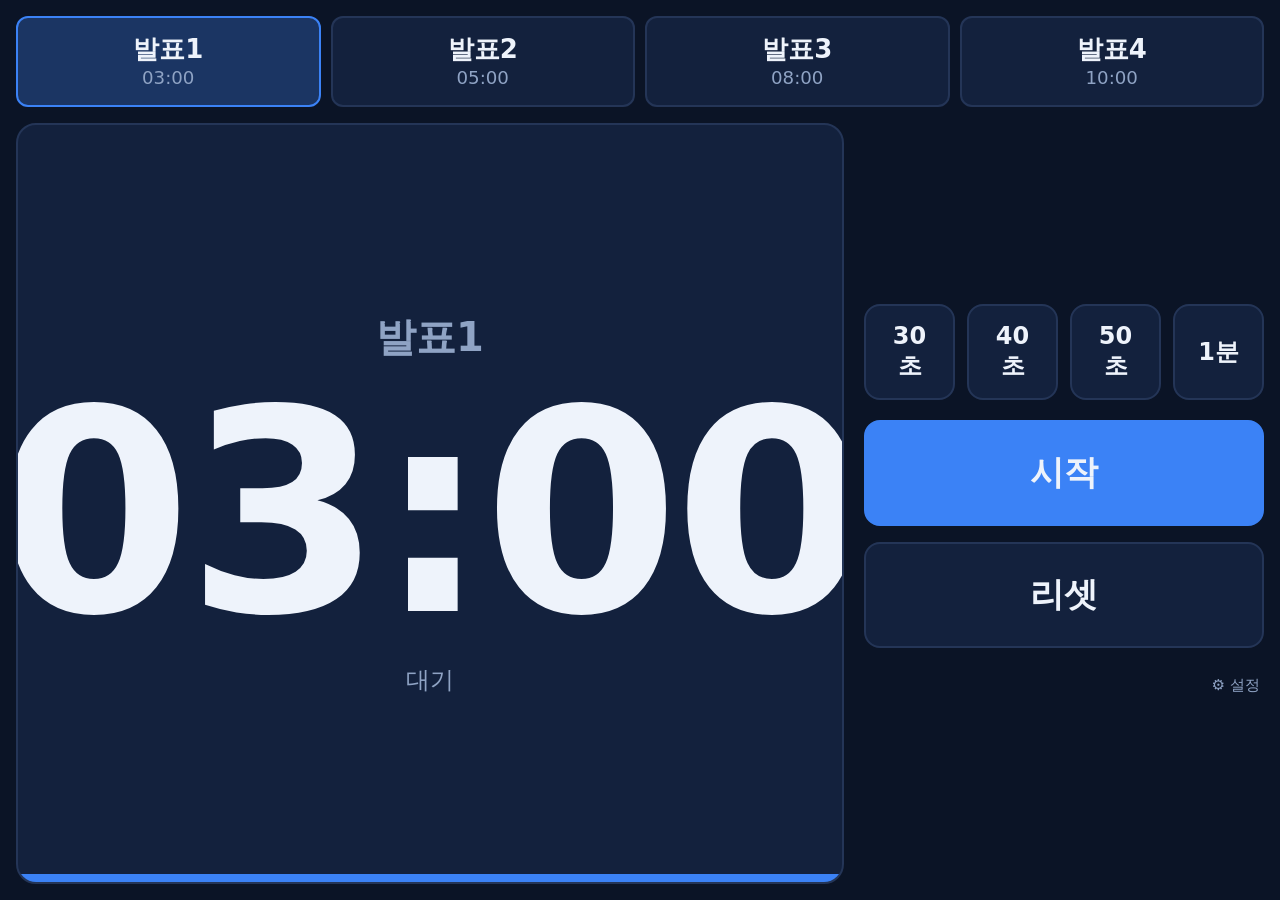
==== index.html @ 5ec825ce "단독 멀티타이머(1단계): 범용 슬롯, 깃발/벨 알림, 설정 저장, PWA Co-Authored-By: Claude Sonnet 5.5 <noreply@anthropic.com> " ====
<!DOCTYPE html>
<html lang="ko">
<head>
<meta charset="UTF-8">
<meta name="viewport" content="width=device-width, initial-scale=1, viewport-fit=cover">
<title>멀티타이머</title>
<link rel="manifest" href="manifest.json">
<link rel="icon" href="icon-192.png">
<link rel="apple-touch-icon" href="icon-192.png">
<meta name="theme-color" content="#0f1b33">
<meta name="apple-mobile-web-app-capable" content="yes">
<meta name="mobile-web-app-capable" content="yes">
<meta name="apple-mobile-web-app-title" content="멀티타이머">
<style>
:root{
  --bg:#0b1426; --panel:#13213d; --line:#243557; --text:#eef3fb; --sub:#8fa3c4;
  --blue:#3b82f6; --amber:#f5a524; --red:#dc2626;
}
*{box-sizing:border-box;margin:0;padding:0;-webkit-tap-highlight-color:transparent}
html,body{height:100%}
body{background:var(--bg);color:var(--text);font-family:system-ui,-apple-system,"Noto Sans KR","Malgun Gothic",sans-serif;
  display:flex;flex-direction:column;min-height:100dvh;overflow-x:hidden;user-select:none}
button{font:inherit;color:inherit;cursor:pointer;border:0;background:none}

/* 상단: 슬롯 탭 */
.tabs{display:grid;grid-template-columns:repeat(4,1fr);gap:clamp(4px,1vw,10px);padding:clamp(8px,2vw,16px)}
.tab{background:var(--panel);border:2px solid var(--line);border-radius:12px;padding:clamp(8px,1.6vw,16px) 4px;
  font-size:clamp(14px,2.6vw,24px);font-weight:700;line-height:1.2;text-align:center;overflow:hidden;text-overflow:ellipsis;white-space:nowrap}
.tab small{display:block;font-size:.7em;font-weight:500;color:var(--sub);margin-top:2px}
.tab.on{border-color:var(--blue);background:#1b3563}

/* 본문 */
.main{flex:1;display:flex;flex-direction:column;gap:clamp(8px,2vw,20px);padding:0 clamp(8px,2vw,16px) clamp(8px,2vw,16px)}
.stage{position:relative;flex:1;min-height:38vh;display:flex;flex-direction:column;align-items:center;justify-content:center;
  background:var(--panel);border:2px solid var(--line);border-radius:20px;overflow:hidden;padding:12px}
.name{font-size:clamp(18px,4vw,40px);font-weight:700;color:var(--sub);margin-bottom:.2em;max-width:100%;overflow:hidden;text-overflow:ellipsis;white-space:nowrap}
.time{font-size:clamp(72px,30vw,420px);font-weight:800;line-height:1;font-variant-numeric:tabular-nums;letter-spacing:-.02em}
.state{margin-top:.4em;font-size:clamp(14px,2.6vw,24px);color:var(--sub);height:1.4em}
.bar{position:absolute;left:0;bottom:0;height:8px;background:var(--blue);width:100%;transform-origin:left;transition:transform .25s linear}

/* 깃발 경고 */
.flag{position:absolute;top:10px;right:16px;font-size:clamp(40px,9vw,110px);line-height:1;display:none;transform-origin:50% 100%}
.stage.warn{animation:blink 1.2s ease-in-out infinite}
.stage.warn .flag{display:block;animation:swing .8s ease-in-out infinite}
.stage.warn .time{color:var(--amber)}
.stage.warn .bar{background:var(--amber)}
@keyframes swing{0%,100%{transform:rotate(-25deg)}50%{transform:rotate(25deg)}}
@keyframes blink{0%,100%{background:var(--panel)}50%{background:#4a3410}}

/* 벨 알림 */
.stage.bell{background:var(--red);border-color:#ff6b6b}
.stage.bell .time,.stage.bell .name,.stage.bell .state{color:#fff}
.stage.bell .bar{background:#fff}

/* 버튼 */
.ctrl{display:grid;grid-template-columns:2fr 1fr;gap:clamp(8px,2vw,16px)}
.btn{background:var(--panel);border:2px solid var(--line);border-radius:16px;padding:clamp(14px,3vw,28px);
  font-size:clamp(18px,3.4vw,34px);font-weight:700}
.btn.go{background:var(--blue);border-color:var(--blue)}
.btn.go.pause{background:var(--amber);border-color:var(--amber);color:#1a1300}
.presets{display:none;grid-template-columns:repeat(4,1fr);gap:clamp(6px,1.6vw,12px)}
.presets.show{display:grid}
.presets .btn{padding:clamp(8px,1.6vw,16px);font-size:clamp(14px,2.6vw,24px)}
.presets .btn.on{border-color:var(--amber);color:var(--amber)}
.foot{display:flex;justify-content:space-between;align-items:center;color:var(--sub);font-size:13px}
.foot button{color:var(--sub);padding:8px 4px;font-size:15px}

/* 설정 */
.modal{position:fixed;inset:0;background:rgba(0,0,0,.7);display:none;align-items:center;justify-content:center;padding:12px;z-index:10}
.modal.show{display:flex}
.sheet{background:var(--panel);border:2px solid var(--line);border-radius:18px;width:100%;max-width:560px;max-height:92dvh;overflow:auto;padding:18px;user-select:text}
.sheet h2{font-size:20px;margin-bottom:12px}
.row{display:grid;grid-template-columns:1.4fr 1fr 1fr;gap:8px;margin-bottom:10px;align-items:end}
.row label,.bellrow label{font-size:12px;color:var(--sub);display:block;margin-bottom:3px}
input,select{width:100%;background:var(--bg);color:var(--text);border:1px solid var(--line);border-radius:8px;padding:10px;font-size:16px}
.bellrow{display:grid;grid-template-columns:1fr auto;gap:8px;align-items:end;margin:14px 0}
.bellrow .btn{padding:10px 14px;font-size:16px}
.acts{display:flex;gap:8px;justify-content:flex-end;margin-top:8px}
.acts .btn{padding:12px 20px;font-size:17px}

/* 태블릿 가로 2컬럼 */
@media (min-width:720px) and (orientation:landscape){
  .main{flex-direction:row;align-items:stretch}
  .stage{flex:2}
  .side{flex:1;display:flex;flex-direction:column;gap:clamp(8px,2vw,20px);justify-content:center}
  .ctrl{grid-template-columns:1fr}
  .time{font-size:clamp(72px,19vw,420px)}
}
.side{display:flex;flex-direction:column;gap:clamp(8px,2vw,20px)}
@media (min-width:1024px){ .tab{font-size:26px} .time{font-size:clamp(120px,22vw,520px)} }
</style>
</head>
<body>
<div class="tabs" id="tabs"></div>

<div class="main">
  <div class="stage" id="stage">
    <div class="flag">🚩</div>
    <div class="name" id="name"></div>
    <div class="time" id="time">00:00</div>
    <div class="state" id="state"></div>
    <div class="bar" id="bar"></div>
  </div>
  <div class="side">
    <div class="presets" id="presets"></div>
    <div class="ctrl">
      <button class="btn go" id="go">시작</button>
      <button class="btn" id="reset">리셋</button>
    </div>
    <div class="foot"><span id="wl"></span><button id="open">⚙ 설정</button></div>
  </div>
</div>

<div class="modal" id="modal">
  <div class="sheet">
    <h2>설정</h2>
    <div id="rows"></div>
    <div class="bellrow">
      <div><label>벨소리</label>
        <select id="bellSel"><option value="0">1. 차임</option><option value="1">2. 징</option><option value="2">3. 디지털</option><option value="3">4. 부저</option></select></div>
      <button class="btn" id="preview">▶ 미리듣기</button>
    </div>
    <div class="acts"><button class="btn" id="cancel">취소</button><button class="btn go" id="save">저장</button></div>
  </div>
</div>

<script>
(function(){
const KEY='multitimer.settings.v1';
const DEF={bell:0,slots:[
  {name:'발표1',total:180,flag:30},{name:'발표2',total:300,flag:30},
  {name:'발표3',total:480,flag:30},{name:'발표4',total:600,flag:30}]};
const PRESETS=[[30,'30초'],[40,'40초'],[50,'50초'],[60,'1분']];
const $=id=>document.getElementById(id);

let S=load(), cur=0;
let status='idle', endAt=0, pausedLeft=0, warned=false, belled=false, raf=0;

function load(){
  try{const o=JSON.parse(localStorage.getItem(KEY));
    if(o&&Array.isArray(o.slots)&&o.slots.length===4)return o;}catch(e){}
  return JSON.parse(JSON.stringify(DEF));
}
function save(){try{localStorage.setItem(KEY,JSON.stringify(S))}catch(e){}}
const fmt=s=>{s=Math.max(0,Math.ceil(s));return String(Math.floor(s/60)).padStart(2,'0')+':'+String(s%60).padStart(2,'0')};
const tot=()=>S.slots[cur].total;
const left=()=>status==='running'?Math.max(0,(endAt-Date.now())/1000):(status==='paused'?pausedLeft:tot());

/* ---------- 화면 ---------- */
function renderTabs(){
  $('tabs').innerHTML=S.slots.map((s,i)=>`<button class="tab ${i===cur?'on':''}" data-i="${i}">${esc(s.name)}<small>${fmt(s.total)}</small></button>`).join('');
}
function renderPresets(){
  $('presets').classList.toggle('show',cur===0);
  $('presets').innerHTML=PRESETS.map(([s,l])=>`<button class="btn ${tot()===s?'on':''}" data-s="${s}">${l}</button>`).join('');
}
function esc(t){return String(t).replace(/[&<>"]/g,c=>({'&':'&amp;','<':'&lt;','>':'&gt;','"':'&quot;'}[c]))}

function paint(){
  const l=left(), st=$('stage');
  $('name').textContent=S.slots[cur].name;
  $('time').textContent=fmt(l);
  $('bar').style.transform='scaleX('+(tot()?l/tot():0)+')';
  const isBell=status==='running'||status==='paused'?false:false;
  $('go').textContent=status==='running'?'일시정지':(status==='paused'?'계속':'시작');
  $('go').classList.toggle('pause',status==='running');
  $('state').textContent=belled?'시간 종료':(status==='paused'?'일시정지':(status==='running'?'':'대기'));
  st.classList.toggle('bell',belled);
  st.classList.toggle('warn',warned&&!belled);
}
function tick(){
  if(status!=='running')return;
  const l=left();
  if(!warned&&!belled&&l<=S.slots[cur].flag&&l>0&&S.slots[cur].flag>0){warned=true;beep(.15,880)}
  if(l<=0&&!belled){belled=true;warned=false;status='idle';pausedLeft=0;ring();vib();wl(false);}
  paint();
  if(status==='running')raf=requestAnimationFrame(tick);
}

/* ---------- 동작 ---------- */
function start(){
  unlock();
  if(belled){reset(true)}
  const l=status==='paused'?pausedLeft:tot();
  endAt=Date.now()+l*1000;status='running';warned=l<=S.slots[cur].flag&&S.slots[cur].flag>0&&l<tot()?true:false;
  wl(true);cancelAnimationFrame(raf);tick();
}
function pause(){pausedLeft=left();status='paused';cancelAnimationFrame(raf);wl(false);paint()}
function reset(silent){
  cancelAnimationFrame(raf);status='idle';warned=false;belled=false;pausedLeft=0;stopRing();wl(false);if(!silent)paint();
}
function pick(i){cur=i;reset();renderTabs();renderPresets();paint()}

$('tabs').onclick=e=>{const b=e.target.closest('.tab');if(b)pick(+b.dataset.i)};
$('presets').onclick=e=>{const b=e.target.closest('[data-s]');if(!b)return;
  const s=+b.dataset.s,sl=S.slots[0];sl.total=s;sl.flag=Math.min(sl.flag,Math.round(s/3));save();reset();renderTabs();renderPresets();paint()};
$('go').onclick=()=>{status==='running'?pause():start()};
$('reset').onclick=()=>reset();

/* ---------- 소리 / 진동 ---------- */
let ac=null,ringTimer=0;
function unlock(){try{ac=ac||new (window.AudioContext||window.webkitAudioContext)();if(ac.state==='suspended')ac.resume()}catch(e){}}
function tone(t0,f,d,type,vol){
  if(!ac)return;const o=ac.createOscillator(),g=ac.createGain();
  o.type=type;o.frequency.value=f;o.connect(g);g.connect(ac.destination);
  g.gain.setValueAtTime(0,t0);g.gain.linearRampToValueAtTime(vol,t0+.01);g.gain.exponentialRampToValueAtTime(.001,t0+d);
  o.start(t0);o.stop(t0+d+.05);
}
function beep(d,f){unlock();if(ac)tone(ac.currentTime,f,d,'sine',.25)}
const BELLS=[
  t=>{[880,1109,1319].forEach((f,i)=>tone(t+i*.18,f,.9,'sine',.35))},                 // 차임
  t=>{tone(t,196,2,'sine',.5);tone(t,392,1.6,'triangle',.2);tone(t,588,1.2,'sine',.1)}, // 징
  t=>{for(let i=0;i<4;i++)tone(t+i*.15,1200,.1,'square',.18)},                          // 디지털
  t=>{tone(t,440,.9,'sawtooth',.25);tone(t+.05,445,.85,'sawtooth',.2)}                  // 부저
];
function playBell(n){unlock();if(ac)BELLS[n](ac.currentTime+.02)}
function ring(){playBell(S.bell);let n=1;clearInterval(ringTimer);ringTimer=setInterval(()=>{if(++n>3){clearInterval(ringTimer);return}playBell(S.bell)},2200)}
function stopRing(){clearInterval(ringTimer)}
function vib(){try{navigator.vibrate&&navigator.vibrate([400,150,400,150,400])}catch(e){}}

/* ---------- 화면 꺼짐 방지 ---------- */
let lock=null;
async function wl(on){
  try{
    if(on&&'wakeLock' in navigator){lock=await navigator.wakeLock.request('screen');$('wl').textContent='🔆 화면 켜짐 유지'}
    else if(lock){await lock.release();lock=null;$('wl').textContent=''}
  }catch(e){}
}
document.addEventListener('visibilitychange',()=>{if(document.visibilityState==='visible'&&status==='running')wl(true)});

/* ---------- 설정 ---------- */
function openSet(){
  $('rows').innerHTML=S.slots.map((s,i)=>`<div class="row">
    <div><label>슬롯 ${i+1} 이름</label><input data-k="name" data-i="${i}" maxlength="12" value="${esc(s.name)}"></div>
    <div><label>총 시간(초)</label><input data-k="total" data-i="${i}" type="number" inputmode="numeric" min="5" max="7200" value="${s.total}"></div>
    <div><label>경고(남은 초)</label><input data-k="flag" data-i="${i}" type="number" inputmode="numeric" min="0" max="3600" value="${s.flag}"></div></div>`).join('');
  $('bellSel').value=S.bell;$('modal').classList.add('show');
}
$('open').onclick=openSet;
$('cancel').onclick=()=>$('modal').classList.remove('show');
$('preview').onclick=()=>playBell(+$('bellSel').value);
$('save').onclick=()=>{
  const n=JSON.parse(JSON.stringify(S));
  document.querySelectorAll('#rows input').forEach(el=>{
    const sl=n.slots[+el.dataset.i],k=el.dataset.k;
    if(k==='name')sl.name=el.value.trim()||DEF.slots[+el.dataset.i].name;
    else{let v=Math.round(+el.value);if(!isFinite(v)||v<0)v=DEF.slots[+el.dataset.i][k];sl[k]=v}
  });
  n.slots.forEach(s=>{s.total=Math.min(7200,Math.max(5,s.total));s.flag=Math.min(s.flag,s.total-1)});
  n.bell=+$('bellSel').value;S=n;save();
  $('modal').classList.remove('show');reset();renderTabs();renderPresets();paint();
};

renderTabs();renderPresets();paint();
if('serviceWorker' in navigator&&location.protocol.startsWith('http'))navigator.serviceWorker.register('sw.js').catch(()=>{});
})();
</script>
</body>
</html>
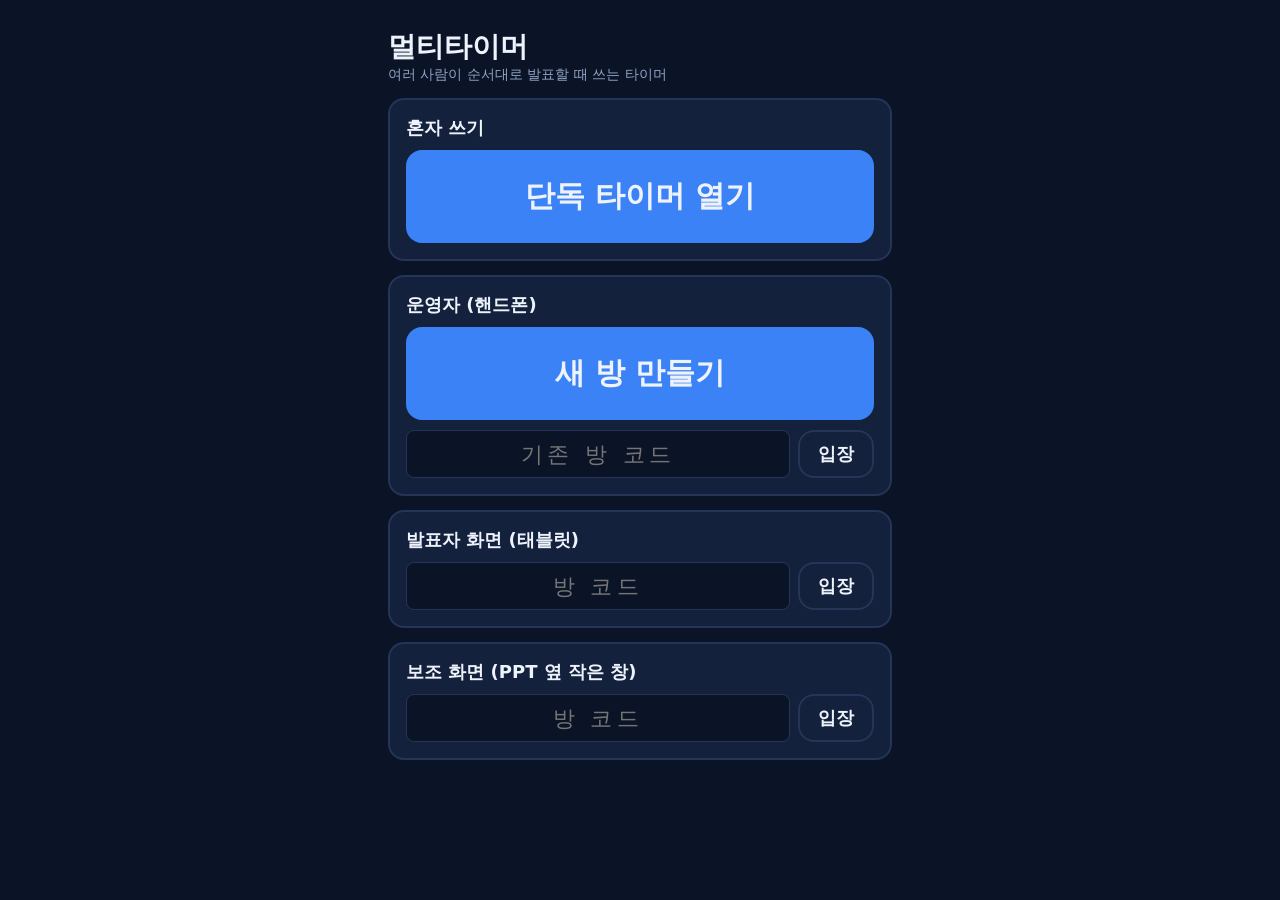
==== commit 9ca66e32: "Firebase 연동(2단계): 운영자/발표자 화면, 방 코드, 서버시간 보정, 보안 규칙 Co-Authored-By: Claude Sonnet 5.5 <noreply@anthro" ====
--- a/index.html
+++ b/index.html
@@ -9,251 +9,67 @@
 <link rel="apple-touch-icon" href="icon-192.png">
 <meta name="theme-color" content="#0f1b33">
 <meta name="apple-mobile-web-app-capable" content="yes">
-<meta name="mobile-web-app-capable" content="yes">
 <meta name="apple-mobile-web-app-title" content="멀티타이머">
+<link rel="stylesheet" href="common.css">
 <style>
-:root{
-  --bg:#0b1426; --panel:#13213d; --line:#243557; --text:#eef3fb; --sub:#8fa3c4;
-  --blue:#3b82f6; --amber:#f5a524; --red:#dc2626;
-}
-*{box-sizing:border-box;margin:0;padding:0;-webkit-tap-highlight-color:transparent}
-html,body{height:100%}
-body{background:var(--bg);color:var(--text);font-family:system-ui,-apple-system,"Noto Sans KR","Malgun Gothic",sans-serif;
-  display:flex;flex-direction:column;min-height:100dvh;overflow-x:hidden;user-select:none}
-button{font:inherit;color:inherit;cursor:pointer;border:0;background:none}
-
-/* 상단: 슬롯 탭 */
-.tabs{display:grid;grid-template-columns:repeat(4,1fr);gap:clamp(4px,1vw,10px);padding:clamp(8px,2vw,16px)}
-.tab{background:var(--panel);border:2px solid var(--line);border-radius:12px;padding:clamp(8px,1.6vw,16px) 4px;
-  font-size:clamp(14px,2.6vw,24px);font-weight:700;line-height:1.2;text-align:center;overflow:hidden;text-overflow:ellipsis;white-space:nowrap}
-.tab small{display:block;font-size:.7em;font-weight:500;color:var(--sub);margin-top:2px}
-.tab.on{border-color:var(--blue);background:#1b3563}
-
-/* 본문 */
-.main{flex:1;display:flex;flex-direction:column;gap:clamp(8px,2vw,20px);padding:0 clamp(8px,2vw,16px) clamp(8px,2vw,16px)}
-.stage{position:relative;flex:1;min-height:38vh;display:flex;flex-direction:column;align-items:center;justify-content:center;
-  background:var(--panel);border:2px solid var(--line);border-radius:20px;overflow:hidden;padding:12px}
-.name{font-size:clamp(18px,4vw,40px);font-weight:700;color:var(--sub);margin-bottom:.2em;max-width:100%;overflow:hidden;text-overflow:ellipsis;white-space:nowrap}
-.time{font-size:clamp(72px,30vw,420px);font-weight:800;line-height:1;font-variant-numeric:tabular-nums;letter-spacing:-.02em}
-.state{margin-top:.4em;font-size:clamp(14px,2.6vw,24px);color:var(--sub);height:1.4em}
-.bar{position:absolute;left:0;bottom:0;height:8px;background:var(--blue);width:100%;transform-origin:left;transition:transform .25s linear}
-
-/* 깃발 경고 */
-.flag{position:absolute;top:10px;right:16px;font-size:clamp(40px,9vw,110px);line-height:1;display:none;transform-origin:50% 100%}
-.stage.warn{animation:blink 1.2s ease-in-out infinite}
-.stage.warn .flag{display:block;animation:swing .8s ease-in-out infinite}
-.stage.warn .time{color:var(--amber)}
-.stage.warn .bar{background:var(--amber)}
-@keyframes swing{0%,100%{transform:rotate(-25deg)}50%{transform:rotate(25deg)}}
-@keyframes blink{0%,100%{background:var(--panel)}50%{background:#4a3410}}
-
-/* 벨 알림 */
-.stage.bell{background:var(--red);border-color:#ff6b6b}
-.stage.bell .time,.stage.bell .name,.stage.bell .state{color:#fff}
-.stage.bell .bar{background:#fff}
-
-/* 버튼 */
-.ctrl{display:grid;grid-template-columns:2fr 1fr;gap:clamp(8px,2vw,16px)}
-.btn{background:var(--panel);border:2px solid var(--line);border-radius:16px;padding:clamp(14px,3vw,28px);
-  font-size:clamp(18px,3.4vw,34px);font-weight:700}
-.btn.go{background:var(--blue);border-color:var(--blue)}
-.btn.go.pause{background:var(--amber);border-color:var(--amber);color:#1a1300}
-.presets{display:none;grid-template-columns:repeat(4,1fr);gap:clamp(6px,1.6vw,12px)}
-.presets.show{display:grid}
-.presets .btn{padding:clamp(8px,1.6vw,16px);font-size:clamp(14px,2.6vw,24px)}
-.presets .btn.on{border-color:var(--amber);color:var(--amber)}
-.foot{display:flex;justify-content:space-between;align-items:center;color:var(--sub);font-size:13px}
-.foot button{color:var(--sub);padding:8px 4px;font-size:15px}
-
-/* 설정 */
-.modal{position:fixed;inset:0;background:rgba(0,0,0,.7);display:none;align-items:center;justify-content:center;padding:12px;z-index:10}
-.modal.show{display:flex}
-.sheet{background:var(--panel);border:2px solid var(--line);border-radius:18px;width:100%;max-width:560px;max-height:92dvh;overflow:auto;padding:18px;user-select:text}
-.sheet h2{font-size:20px;margin-bottom:12px}
-.row{display:grid;grid-template-columns:1.4fr 1fr 1fr;gap:8px;margin-bottom:10px;align-items:end}
-.row label,.bellrow label{font-size:12px;color:var(--sub);display:block;margin-bottom:3px}
-input,select{width:100%;background:var(--bg);color:var(--text);border:1px solid var(--line);border-radius:8px;padding:10px;font-size:16px}
-.bellrow{display:grid;grid-template-columns:1fr auto;gap:8px;align-items:end;margin:14px 0}
-.bellrow .btn{padding:10px 14px;font-size:16px}
-.acts{display:flex;gap:8px;justify-content:flex-end;margin-top:8px}
-.acts .btn{padding:12px 20px;font-size:17px}
-
-/* 태블릿 가로 2컬럼 */
-@media (min-width:720px) and (orientation:landscape){
-  .main{flex-direction:row;align-items:stretch}
-  .stage{flex:2}
-  .side{flex:1;display:flex;flex-direction:column;gap:clamp(8px,2vw,20px);justify-content:center}
-  .ctrl{grid-template-columns:1fr}
-  .time{font-size:clamp(72px,19vw,420px)}
-}
-.side{display:flex;flex-direction:column;gap:clamp(8px,2vw,20px)}
-@media (min-width:1024px){ .tab{font-size:26px} .time{font-size:clamp(120px,22vw,520px)} }
+body{padding:clamp(14px,4vw,28px);display:flex;flex-direction:column;gap:14px;max-width:560px;margin:0 auto}
+h1{font-size:28px}.sub{color:var(--sub);font-size:14px}
+.card{background:var(--panel);border:2px solid var(--line);border-radius:16px;padding:16px;display:flex;flex-direction:column;gap:10px}
+.card h2{font-size:18px}
+.line{display:flex;gap:8px}
+.line input{text-align:center;font-size:22px;letter-spacing:.2em}
+.line .btn{padding:10px 18px;font-size:18px;white-space:nowrap}
+a.btn{display:block;text-align:center;text-decoration:none;color:inherit}
+.err{color:#ff8b8b;font-size:14px;min-height:1.2em}
 </style>
 </head>
 <body>
-<div class="tabs" id="tabs"></div>
+<div><h1>멀티타이머</h1><p class="sub">여러 사람이 순서대로 발표할 때 쓰는 타이머</p></div>
 
-<div class="main">
-  <div class="stage" id="stage">
-    <div class="flag">🚩</div>
-    <div class="name" id="name"></div>
-    <div class="time" id="time">00:00</div>
-    <div class="state" id="state"></div>
-    <div class="bar" id="bar"></div>
-  </div>
-  <div class="side">
-    <div class="presets" id="presets"></div>
-    <div class="ctrl">
-      <button class="btn go" id="go">시작</button>
-      <button class="btn" id="reset">리셋</button>
-    </div>
-    <div class="foot"><span id="wl"></span><button id="open">⚙ 설정</button></div>
-  </div>
+<div class="card">
+  <h2>혼자 쓰기</h2>
+  <a class="btn go" href="solo.html">단독 타이머 열기</a>
 </div>
 
-<div class="modal" id="modal">
-  <div class="sheet">
-    <h2>설정</h2>
-    <div id="rows"></div>
-    <div class="bellrow">
-      <div><label>벨소리</label>
-        <select id="bellSel"><option value="0">1. 차임</option><option value="1">2. 징</option><option value="2">3. 디지털</option><option value="3">4. 부저</option></select></div>
-      <button class="btn" id="preview">▶ 미리듣기</button>
-    </div>
-    <div class="acts"><button class="btn" id="cancel">취소</button><button class="btn go" id="save">저장</button></div>
-  </div>
+<div class="card">
+  <h2>운영자 (핸드폰)</h2>
+  <button class="btn go" id="newRoom">새 방 만들기</button>
+  <div class="line"><input id="opCode" inputmode="numeric" maxlength="6" placeholder="기존 방 코드"><button class="btn" id="opJoin">입장</button></div>
 </div>
 
+<div class="card">
+  <h2>발표자 화면 (태블릿)</h2>
+  <div class="line"><input id="dpCode" inputmode="numeric" maxlength="6" placeholder="방 코드"><button class="btn" id="dpJoin">입장</button></div>
+</div>
+
+<div class="card">
+  <h2>보조 화면 (PPT 옆 작은 창)</h2>
+  <div class="line"><input id="miCode" inputmode="numeric" maxlength="6" placeholder="방 코드"><button class="btn" id="miJoin">입장</button></div>
+</div>
+<div class="err" id="err"></div>
+
 <script>
-(function(){
-const KEY='multitimer.settings.v1';
-const DEF={bell:0,slots:[
-  {name:'발표1',total:180,flag:30},{name:'발표2',total:300,flag:30},
-  {name:'발표3',total:480,flag:30},{name:'발표4',total:600,flag:30}]};
-const PRESETS=[[30,'30초'],[40,'40초'],[50,'50초'],[60,'1분']];
-const $=id=>document.getElementById(id);
-
-let S=load(), cur=0;
-let status='idle', endAt=0, pausedLeft=0, warned=false, belled=false, raf=0;
-
-function load(){
-  try{const o=JSON.parse(localStorage.getItem(KEY));
-    if(o&&Array.isArray(o.slots)&&o.slots.length===4)return o;}catch(e){}
-  return JSON.parse(JSON.stringify(DEF));
-}
-function save(){try{localStorage.setItem(KEY,JSON.stringify(S))}catch(e){}}
-const fmt=s=>{s=Math.max(0,Math.ceil(s));return String(Math.floor(s/60)).padStart(2,'0')+':'+String(s%60).padStart(2,'0')};
-const tot=()=>S.slots[cur].total;
-const left=()=>status==='running'?Math.max(0,(endAt-Date.now())/1000):(status==='paused'?pausedLeft:tot());
-
-/* ---------- 화면 ---------- */
-function renderTabs(){
-  $('tabs').innerHTML=S.slots.map((s,i)=>`<button class="tab ${i===cur?'on':''}" data-i="${i}">${esc(s.name)}<small>${fmt(s.total)}</small></button>`).join('');
-}
-function renderPresets(){
-  $('presets').classList.toggle('show',cur===0);
-  $('presets').innerHTML=PRESETS.map(([s,l])=>`<button class="btn ${tot()===s?'on':''}" data-s="${s}">${l}</button>`).join('');
-}
-function esc(t){return String(t).replace(/[&<>"]/g,c=>({'&':'&amp;','<':'&lt;','>':'&gt;','"':'&quot;'}[c]))}
-
-function paint(){
-  const l=left(), st=$('stage');
-  $('name').textContent=S.slots[cur].name;
-  $('time').textContent=fmt(l);
-  $('bar').style.transform='scaleX('+(tot()?l/tot():0)+')';
-  const isBell=status==='running'||status==='paused'?false:false;
-  $('go').textContent=status==='running'?'일시정지':(status==='paused'?'계속':'시작');
-  $('go').classList.toggle('pause',status==='running');
-  $('state').textContent=belled?'시간 종료':(status==='paused'?'일시정지':(status==='running'?'':'대기'));
-  st.classList.toggle('bell',belled);
-  st.classList.toggle('warn',warned&&!belled);
-}
-function tick(){
-  if(status!=='running')return;
-  const l=left();
-  if(!warned&&!belled&&l<=S.slots[cur].flag&&l>0&&S.slots[cur].flag>0){warned=true;beep(.15,880)}
-  if(l<=0&&!belled){belled=true;warned=false;status='idle';pausedLeft=0;ring();vib();wl(false);}
-  paint();
-  if(status==='running')raf=requestAnimationFrame(tick);
-}
-
-/* ---------- 동작 ---------- */
-function start(){
-  unlock();
-  if(belled){reset(true)}
-  const l=status==='paused'?pausedLeft:tot();
-  endAt=Date.now()+l*1000;status='running';warned=l<=S.slots[cur].flag&&S.slots[cur].flag>0&&l<tot()?true:false;
-  wl(true);cancelAnimationFrame(raf);tick();
-}
-function pause(){pausedLeft=left();status='paused';cancelAnimationFrame(raf);wl(false);paint()}
-function reset(silent){
-  cancelAnimationFrame(raf);status='idle';warned=false;belled=false;pausedLeft=0;stopRing();wl(false);if(!silent)paint();
-}
-function pick(i){cur=i;reset();renderTabs();renderPresets();paint()}
-
-$('tabs').onclick=e=>{const b=e.target.closest('.tab');if(b)pick(+b.dataset.i)};
-$('presets').onclick=e=>{const b=e.target.closest('[data-s]');if(!b)return;
-  const s=+b.dataset.s,sl=S.slots[0];sl.total=s;sl.flag=Math.min(sl.flag,Math.round(s/3));save();reset();renderTabs();renderPresets();paint()};
-$('go').onclick=()=>{status==='running'?pause():start()};
-$('reset').onclick=()=>reset();
-
-/* ---------- 소리 / 진동 ---------- */
-let ac=null,ringTimer=0;
-function unlock(){try{ac=ac||new (window.AudioContext||window.webkitAudioContext)();if(ac.state==='suspended')ac.resume()}catch(e){}}
-function tone(t0,f,d,type,vol){
-  if(!ac)return;const o=ac.createOscillator(),g=ac.createGain();
-  o.type=type;o.frequency.value=f;o.connect(g);g.connect(ac.destination);
-  g.gain.setValueAtTime(0,t0);g.gain.linearRampToValueAtTime(vol,t0+.01);g.gain.exponentialRampToValueAtTime(.001,t0+d);
-  o.start(t0);o.stop(t0+d+.05);
-}
-function beep(d,f){unlock();if(ac)tone(ac.currentTime,f,d,'sine',.25)}
-const BELLS=[
-  t=>{[880,1109,1319].forEach((f,i)=>tone(t+i*.18,f,.9,'sine',.35))},                 // 차임
-  t=>{tone(t,196,2,'sine',.5);tone(t,392,1.6,'triangle',.2);tone(t,588,1.2,'sine',.1)}, // 징
-  t=>{for(let i=0;i<4;i++)tone(t+i*.15,1200,.1,'square',.18)},                          // 디지털
-  t=>{tone(t,440,.9,'sawtooth',.25);tone(t+.05,445,.85,'sawtooth',.2)}                  // 부저
-];
-function playBell(n){unlock();if(ac)BELLS[n](ac.currentTime+.02)}
-function ring(){playBell(S.bell);let n=1;clearInterval(ringTimer);ringTimer=setInterval(()=>{if(++n>3){clearInterval(ringTimer);return}playBell(S.bell)},2200)}
-function stopRing(){clearInterval(ringTimer)}
-function vib(){try{navigator.vibrate&&navigator.vibrate([400,150,400,150,400])}catch(e){}}
-
-/* ---------- 화면 꺼짐 방지 ---------- */
-let lock=null;
-async function wl(on){
-  try{
-    if(on&&'wakeLock' in navigator){lock=await navigator.wakeLock.request('screen');$('wl').textContent='🔆 화면 켜짐 유지'}
-    else if(lock){await lock.release();lock=null;$('wl').textContent=''}
-  }catch(e){}
-}
-document.addEventListener('visibilitychange',()=>{if(document.visibilityState==='visible'&&status==='running')wl(true)});
-
-/* ---------- 설정 ---------- */
-function openSet(){
-  $('rows').innerHTML=S.slots.map((s,i)=>`<div class="row">
-    <div><label>슬롯 ${i+1} 이름</label><input data-k="name" data-i="${i}" maxlength="12" value="${esc(s.name)}"></div>
-    <div><label>총 시간(초)</label><input data-k="total" data-i="${i}" type="number" inputmode="numeric" min="5" max="7200" value="${s.total}"></div>
-    <div><label>경고(남은 초)</label><input data-k="flag" data-i="${i}" type="number" inputmode="numeric" min="0" max="3600" value="${s.flag}"></div></div>`).join('');
-  $('bellSel').value=S.bell;$('modal').classList.add('show');
-}
-$('open').onclick=openSet;
-$('cancel').onclick=()=>$('modal').classList.remove('show');
-$('preview').onclick=()=>playBell(+$('bellSel').value);
-$('save').onclick=()=>{
-  const n=JSON.parse(JSON.stringify(S));
-  document.querySelectorAll('#rows input').forEach(el=>{
-    const sl=n.slots[+el.dataset.i],k=el.dataset.k;
-    if(k==='name')sl.name=el.value.trim()||DEF.slots[+el.dataset.i].name;
-    else{let v=Math.round(+el.value);if(!isFinite(v)||v<0)v=DEF.slots[+el.dataset.i][k];sl[k]=v}
-  });
-  n.slots.forEach(s=>{s.total=Math.min(7200,Math.max(5,s.total));s.flag=Math.min(s.flag,s.total-1)});
-  n.bell=+$('bellSel').value;S=n;save();
-  $('modal').classList.remove('show');reset();renderTabs();renderPresets();paint();
+const $ = id => document.getElementById(id);
+const KEY = 'multitimer.lastRoom';
+let last = ''; try { last = localStorage.getItem(KEY) || ''; } catch (e) {}
+['opCode', 'dpCode', 'miCode'].forEach(id => { $(id).value = last; });
+const val = id => { const c = $(id).value.replace(/\D/g, ''); if (c.length !== 6) { $('err').textContent = '방 코드는 숫자 6자리입니다.'; return null; } try { localStorage.setItem(KEY, c); } catch (e) {} return c; };
+$('opJoin').onclick = () => { const c = val('opCode'); if (c) location.href = 'control.html?room=' + c; };
+$('dpJoin').onclick = () => { const c = val('dpCode'); if (c) location.href = 'display.html?room=' + c; };
+$('miJoin').onclick = () => { const c = val('miCode'); if (c) location.href = 'display.html?mini=1&room=' + c; };
+$('newRoom').onclick = async () => {
+  $('err').textContent = '방 만드는 중…'; $('newRoom').disabled = true;
+  try {
+    const { createRoom } = await import('./fb.js');
+    let s = null; try { s = JSON.parse(localStorage.getItem('multitimer.settings.v1')); } catch (e) {}
+    const def = [['발표1', 180], ['발표2', 300], ['발표3', 480], ['발표4', 600]];
+    const slots = def.map(([name, t], i) => { const o = s && s.slots && s.slots[i]; return { name: o ? String(o.name).slice(0, 12) : name, totalSec: o ? o.total : t, flagSec: o ? o.flag : 30 }; });
+    const c = await createRoom({ slots, presenters: ['발표자 1', '발표자 2', '발표자 3'], bell: s && s.bell | 0 || 0 });
+    try { localStorage.setItem(KEY, c); } catch (e) {}
+    location.href = 'control.html?room=' + c;
+  } catch (e) { $('err').textContent = '실패: ' + (e.code || e.message) + ' (Firebase 콘솔 설정을 확인하세요)'; $('newRoom').disabled = false; }
 };
-
-renderTabs();renderPresets();paint();
-if('serviceWorker' in navigator&&location.protocol.startsWith('http'))navigator.serviceWorker.register('sw.js').catch(()=>{});
-})();
+if ('serviceWorker' in navigator && location.protocol.startsWith('http')) navigator.serviceWorker.register('sw.js').catch(() => {});
 </script>
 </body>
 </html>
--- a/common.css
+++ b/common.css
@@ -0,0 +1,29 @@
+:root{--bg:#0b1426;--panel:#13213d;--line:#243557;--text:#eef3fb;--sub:#8fa3c4;--blue:#3b82f6;--amber:#f5a524;--red:#dc2626}
+*{box-sizing:border-box;margin:0;padding:0;-webkit-tap-highlight-color:transparent}
+html,body{height:100%}
+body{background:var(--bg);color:var(--text);font-family:system-ui,-apple-system,"Noto Sans KR","Malgun Gothic",sans-serif;min-height:100dvh;overflow-x:hidden}
+button{font:inherit;color:inherit;cursor:pointer;border:0;background:none}
+.btn{background:var(--panel);border:2px solid var(--line);border-radius:16px;padding:clamp(14px,3vw,24px);font-size:clamp(18px,3.4vw,30px);font-weight:700}
+.btn.go{background:var(--blue);border-color:var(--blue)}
+.btn.amber{background:var(--amber);border-color:var(--amber);color:#1a1300}
+.btn:disabled{opacity:.4}
+input,select,textarea{width:100%;background:var(--bg);color:var(--text);border:1px solid var(--line);border-radius:8px;padding:10px;font:inherit;font-size:16px}
+.stage{position:relative;display:flex;flex-direction:column;align-items:center;justify-content:center;background:var(--panel);border:2px solid var(--line);border-radius:20px;overflow:hidden;padding:12px}
+.slot{font-size:clamp(14px,2.6vw,24px);color:var(--sub)}
+.name{font-size:clamp(20px,5vw,48px);font-weight:700;margin:.1em 0 .2em;max-width:100%;overflow:hidden;text-overflow:ellipsis;white-space:nowrap}
+.time{font-size:clamp(72px,30vw,420px);font-weight:800;line-height:1;font-variant-numeric:tabular-nums;letter-spacing:-.02em}
+.state{margin-top:.4em;font-size:clamp(14px,2.6vw,24px);color:var(--sub);height:1.4em}
+.bar{position:absolute;left:0;bottom:0;height:8px;background:var(--blue);width:100%;transform-origin:left;transition:transform .25s linear}
+.flag{position:absolute;top:10px;right:16px;font-size:clamp(40px,9vw,110px);line-height:1;display:none;transform-origin:50% 100%}
+.stage.warn{animation:blink 1.2s ease-in-out infinite}
+.stage.warn .flag{display:block;animation:swing .8s ease-in-out infinite}
+.stage.warn .time{color:var(--amber)}.stage.warn .bar{background:var(--amber)}
+@keyframes swing{0%,100%{transform:rotate(-25deg)}50%{transform:rotate(25deg)}}
+@keyframes blink{0%,100%{background:var(--panel)}50%{background:#4a3410}}
+.stage.bell{background:var(--red);border-color:#ff6b6b}
+.stage.bell .time,.stage.bell .name,.stage.bell .state,.stage.bell .slot{color:#fff}.stage.bell .bar{background:#fff}
+.conn{position:fixed;top:calc(8px + env(safe-area-inset-top,0px));left:10px;background:#7f1d1d;color:#fff;font-size:13px;padding:4px 10px;border-radius:99px;display:none;z-index:5}
+.conn.show{display:block}
+.modal{position:fixed;inset:0;background:rgba(0,0,0,.7);display:none;align-items:center;justify-content:center;padding:12px;z-index:10}
+.modal.show{display:flex}
+.sheet{background:var(--panel);border:2px solid var(--line);border-radius:18px;width:100%;max-width:560px;max-height:92dvh;overflow:auto;padding:18px}
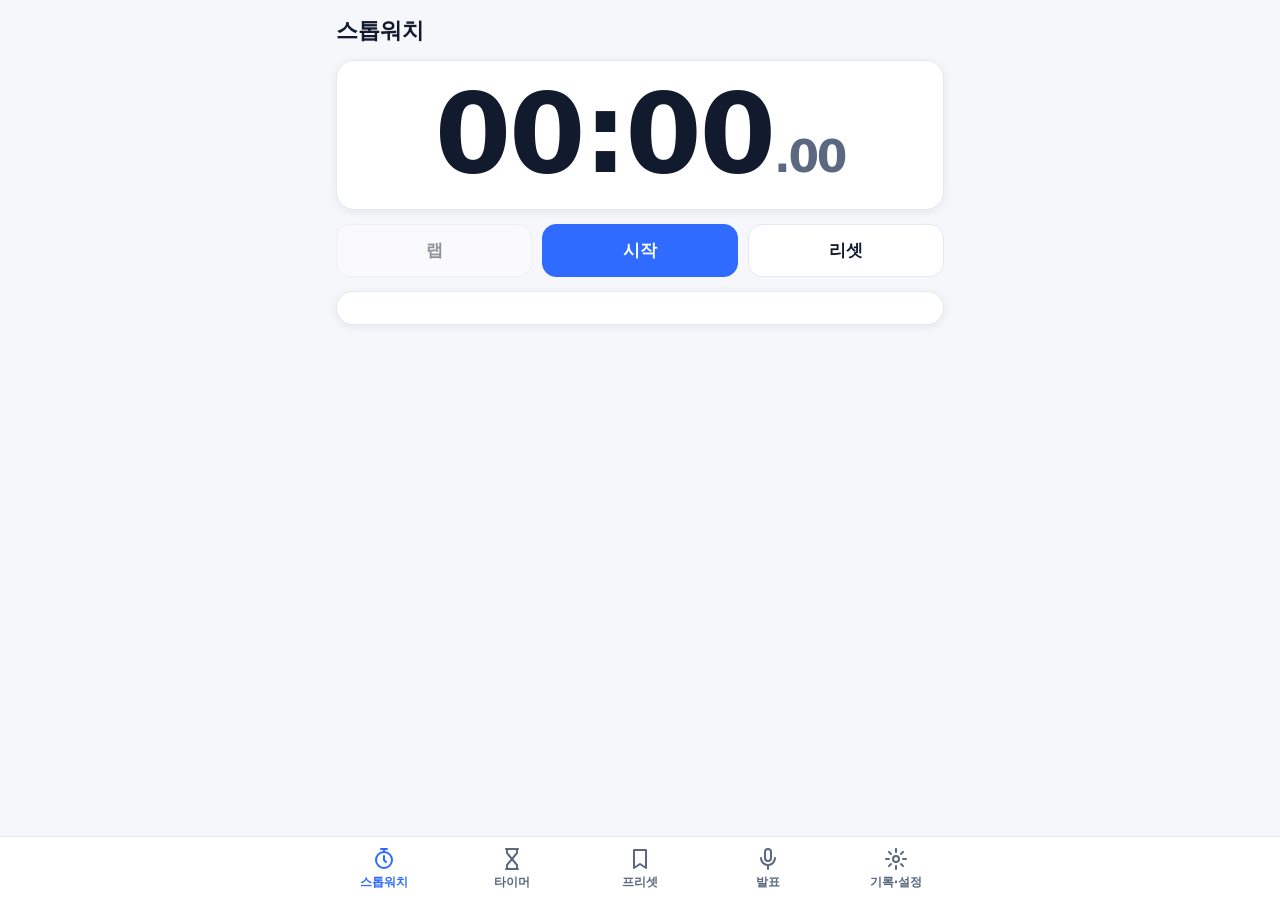
==== commit a5fc2a64: "앱 셸 개편(작업 중): 스톱워치·타이머·프리셋·발표·기록 탭, 밝은 카드 UI Co-Authored-By: Claude Sonnet 5.5 <noreply@anthropic.co" ====
--- a/index.html
+++ b/index.html
@@ -4,70 +4,418 @@
 <meta charset="UTF-8">
 <meta name="viewport" content="width=device-width, initial-scale=1, viewport-fit=cover">
 <title>멀티타이머</title>
+<meta property="og:title" content="멀티타이머">
+<meta property="og:description" content="스톱워치, 타이머, 반복 루틴, 여러 사람 발표 타이머를 한 앱에서.">
+<meta property="og:image" content="https://jinjjabg-hub.github.io/multi-timer/og-image.png">
+<meta property="og:url" content="https://jinjjabg-hub.github.io/multi-timer/">
+<meta property="og:type" content="website">
+<meta name="twitter:card" content="summary_large_image">
+<meta name="twitter:image" content="https://jinjjabg-hub.github.io/multi-timer/og-image.png">
 <link rel="manifest" href="manifest.json">
 <link rel="icon" href="icon-192.png">
 <link rel="apple-touch-icon" href="icon-192.png">
-<meta name="theme-color" content="#0f1b33">
+<meta name="theme-color" content="#f6f7fb">
 <meta name="apple-mobile-web-app-capable" content="yes">
 <meta name="apple-mobile-web-app-title" content="멀티타이머">
-<link rel="stylesheet" href="common.css">
 <style>
-body{padding:clamp(14px,4vw,28px);display:flex;flex-direction:column;gap:14px;max-width:560px;margin:0 auto}
-h1{font-size:28px}.sub{color:var(--sub);font-size:14px}
-.card{background:var(--panel);border:2px solid var(--line);border-radius:16px;padding:16px;display:flex;flex-direction:column;gap:10px}
-.card h2{font-size:18px}
-.line{display:flex;gap:8px}
-.line input{text-align:center;font-size:22px;letter-spacing:.2em}
-.line .btn{padding:10px 18px;font-size:18px;white-space:nowrap}
-a.btn{display:block;text-align:center;text-decoration:none;color:inherit}
-.err{color:#ff8b8b;font-size:14px;min-height:1.2em}
+/* 밝은 카드형 UI + 하단 탭. 포인트: 블루(진행), 앰버(경고/휴식) */
+:root{
+  --bg:#f6f7fb;--card:#fff;--ink:#121a2d;--sub:#5b6880;--line:#e4e8f1;--chip:#e9eefb;
+  --blue:#2f6bff;--blue-ink:#fff;--amber:#e08a00;--red:#d92d20;
+  --t-orange:#ffe9e0;--t-blue:#e3ebff;--t-green:#dff7ec;--t-teal:#d9f6f3;--t-violet:#ece6ff;--t-gray:#eceff5;
+  --i-orange:#e8541a;--i-blue:#2f6bff;--i-green:#12915a;--i-teal:#0f8f86;--i-violet:#6b4fd8;--i-gray:#4a5a78;
+  --shadow:0 2px 10px rgba(20,30,60,.07);
+}
+@media (prefers-color-scheme:dark){:root:not([data-theme="light"]){
+  --bg:#0b1020;--card:#141c33;--ink:#eaf0ff;--sub:#93a3c4;--line:#243052;--chip:#1c2748;
+  --blue:#5b8cff;--amber:#f5a524;--red:#ff6b5e;
+  --t-orange:#3a2118;--t-blue:#1b2a52;--t-green:#12301f;--t-teal:#10302e;--t-violet:#2a2150;--t-gray:#1d2540;
+  --i-orange:#ff8a5c;--i-blue:#7fa3ff;--i-green:#4fd39a;--i-teal:#4fd4c8;--i-violet:#a28cff;--i-gray:#9fb0d0;--shadow:none}}
+*{box-sizing:border-box;margin:0;padding:0;-webkit-tap-highlight-color:transparent}
+html,body{height:100%}
+body{background:var(--bg);color:var(--ink);font-family:system-ui,-apple-system,"Noto Sans KR","Malgun Gothic",sans-serif;
+  padding-bottom:calc(76px + env(safe-area-inset-bottom,0px));min-height:100dvh}
+button{font:inherit;color:inherit;cursor:pointer;border:0;background:none}
+input,select{font:inherit;color:var(--ink);background:var(--bg);border:1px solid var(--line);border-radius:10px;padding:10px;width:100%;font-size:16px}
+svg.i{width:1em;height:1em;fill:none;stroke:currentColor;stroke-width:2;stroke-linecap:round;stroke-linejoin:round;vertical-align:-.12em}
+svg.i.f{fill:currentColor;stroke:none}
+.wrap{max-width:640px;margin:0 auto;padding:16px 16px 24px;display:flex;flex-direction:column;gap:14px}
+h1{font-size:22px}h2{font-size:18px;display:flex;align-items:center;gap:8px}
+.sub{color:var(--sub);font-size:14px}
+.card{background:var(--card);border-radius:18px;padding:16px;box-shadow:var(--shadow);border:1px solid var(--line)}
+.pill{display:inline-block;font-size:12px;font-weight:700;border-radius:99px;padding:3px 9px;background:var(--chip);color:var(--blue)}
+.btn{background:var(--card);border:1px solid var(--line);border-radius:14px;padding:14px;font-weight:700;font-size:17px;text-align:center}
+.btn.pri{background:var(--blue);border-color:var(--blue);color:var(--blue-ink)}
+.btn.warn{background:var(--amber);border-color:var(--amber);color:#1a1300}
+.btn.danger{color:var(--red)}
+.btn:disabled{opacity:.45}
+.row{display:flex;gap:10px}.row>*{flex:1}
+.chips{display:flex;gap:8px;overflow-x:auto;padding-bottom:2px;scrollbar-width:none}
+.chips::-webkit-scrollbar{display:none}
+.chip{flex:none;background:var(--chip);color:var(--blue);border-radius:99px;padding:8px 14px;font-weight:700;font-size:14px}
+.chip.on{background:var(--blue);color:var(--blue-ink)}
+
+/* 하단 탭 */
+nav{position:fixed;left:0;right:0;bottom:0;background:var(--card);border-top:1px solid var(--line);display:flex;justify-content:center;
+  padding-bottom:env(safe-area-inset-bottom,0px);z-index:5}
+nav .in{display:flex;width:100%;max-width:640px}
+nav button{flex:1;display:flex;flex-direction:column;align-items:center;gap:3px;padding:10px 2px 9px;font-size:12px;color:var(--sub);font-weight:600}
+nav button svg{font-size:24px}
+nav button.on{color:var(--blue)}
+.page{display:none}.page.on{display:flex;flex-direction:column;gap:14px}
+
+/* 큰 시간 */
+.big{font-size:clamp(56px,17vw,110px);font-weight:800;text-align:center;font-variant-numeric:tabular-nums;letter-spacing:-.02em;line-height:1.05}
+.big small{font-size:.4em;font-weight:700;color:var(--sub)}
+
+/* 프리셋 카드 */
+.pcard{display:flex;gap:14px;align-items:center}
+.tile{flex:none;width:52px;height:52px;border-radius:14px;display:grid;place-items:center;font-size:26px}
+.tone-orange{background:var(--t-orange);color:var(--i-orange)}.tone-blue{background:var(--t-blue);color:var(--i-blue)}
+.tone-green{background:var(--t-green);color:var(--i-green)}.tone-teal{background:var(--t-teal);color:var(--i-teal)}
+.tone-violet{background:var(--t-violet);color:var(--i-violet)}.tone-gray{background:var(--t-gray);color:var(--i-gray)}
+.pbody{flex:1;min-width:0;display:flex;flex-direction:column;gap:3px}
+.pbody b{font-size:17px}
+.meta{display:flex;gap:12px;flex-wrap:wrap;font-size:13px;color:var(--sub)}
+.play{flex:none;width:46px;height:46px;border-radius:50%;background:var(--blue);color:var(--blue-ink);display:grid;place-items:center;font-size:22px}
+.edit{font-size:13px;color:var(--sub);padding:4px 6px}
+.hero{background:linear-gradient(135deg,var(--t-blue),var(--card));}
+
+/* 스톱워치 랩 */
+.laps{display:flex;flex-direction:column}
+.lap{display:flex;justify-content:space-between;padding:10px 4px;border-bottom:1px solid var(--line);font-variant-numeric:tabular-nums}
+.lap:last-child{border:0}
+
+/* 실행 화면 */
+.run{position:fixed;inset:0;background:var(--bg);z-index:20;display:none;flex-direction:column;align-items:center;justify-content:center;gap:16px;padding:20px;
+  padding-top:calc(20px + env(safe-area-inset-top,0px));padding-bottom:calc(20px + env(safe-area-inset-bottom,0px))}
+.run.show{display:flex}
+.run.rest{--blue:var(--amber)}
+.run.end{background:var(--red);color:#fff}.run.end .sub{color:#ffe}
+.ring{position:relative;width:min(78vw,60vh,420px);aspect-ratio:1}
+.ring svg{width:100%;height:100%;transform:rotate(-90deg)}
+.ring circle{fill:none;stroke-width:10;stroke-linecap:round}
+.ring .bg{stroke:var(--line)}.ring .fg{stroke:var(--blue);transition:stroke-dashoffset .2s linear}
+.ring .mid{position:absolute;inset:0;display:flex;flex-direction:column;align-items:center;justify-content:center;gap:6px}
+.ring .mid .big{font-size:clamp(48px,15vw,100px)}
+.run .row{width:min(92vw,520px)}
+
+/* 모달 */
+.modal{position:fixed;inset:0;background:rgba(10,15,30,.55);z-index:30;display:none;align-items:center;justify-content:center;padding:14px}
+.modal.show{display:flex}
+.sheet{background:var(--card);border-radius:20px;width:100%;max-width:460px;max-height:92dvh;overflow:auto;padding:18px;display:flex;flex-direction:column;gap:12px}
+.sheet label{font-size:12px;color:var(--sub);display:block;margin-bottom:3px}
+.g2{display:grid;grid-template-columns:1fr 1fr;gap:10px}
+.line{display:flex;gap:8px}.line input{text-align:center;font-size:20px;letter-spacing:.15em}
+.err{color:var(--red);font-size:14px;min-height:1.2em}
+a.btn{display:block;text-decoration:none;color:inherit}
+.setrow{display:flex;justify-content:space-between;align-items:center;gap:10px;padding:6px 0}
+.sw{width:50px;height:30px;border-radius:99px;background:var(--line);position:relative;flex:none}
+.sw::after{content:"";position:absolute;top:3px;left:3px;width:24px;height:24px;border-radius:50%;background:#fff;transition:.15s}
+.sw.on{background:var(--blue)}.sw.on::after{left:23px}
 </style>
 </head>
 <body>
-<div><h1>멀티타이머</h1><p class="sub">여러 사람이 순서대로 발표할 때 쓰는 타이머</p></div>
-
-<div class="card">
-  <h2>혼자 쓰기</h2>
-  <a class="btn go" href="solo.html">단독 타이머 열기</a>
+
+<!-- 1. 스톱워치 -->
+<main class="wrap page on" id="p-sw">
+  <h1>스톱워치</h1>
+  <div class="card"><div class="big" id="swTime">00:00<small>.00</small></div></div>
+  <div class="row"><button class="btn" id="swLap" disabled>랩</button><button class="btn pri" id="swGo">시작</button><button class="btn" id="swReset">리셋</button></div>
+  <div class="card laps" id="swLaps" hidden></div>
+</main>
+
+<!-- 2. 타이머 -->
+<main class="wrap page" id="p-tm">
+  <h1>타이머</h1>
+  <div class="card"><div class="big" id="tmTime">05:00</div></div>
+  <div class="chips" id="tmChips"></div>
+  <div class="row"><button class="btn" data-a="-60">−1분</button><button class="btn" data-a="-10">−10초</button><button class="btn" data-a="10">+10초</button><button class="btn" data-a="60">+1분</button></div>
+  <button class="btn pri" id="tmGo">시작</button>
+</main>
+
+<!-- 3. 프리셋 -->
+<main class="wrap page" id="p-ps">
+  <h1>프리셋</h1>
+  <div class="chips" id="cats"></div>
+  <div id="plist" style="display:flex;flex-direction:column;gap:12px"></div>
+  <button class="btn pri" id="newPs">＋ 새 프리셋 만들기</button>
+</main>
+
+<!-- 4. 발표 -->
+<main class="wrap page" id="p-pt">
+  <h1>발표 타이머</h1>
+  <p class="sub">여러 사람이 순서대로 발표할 때 쓰는 모드. 운영자는 폰에서 "다음 사람"만 누릅니다.</p>
+  <div class="card" style="display:flex;flex-direction:column;gap:10px">
+    <h2>혼자 쓰기</h2><a class="btn pri" href="solo.html">단독 발표 타이머 열기</a>
+  </div>
+  <div class="card" style="display:flex;flex-direction:column;gap:10px">
+    <h2>운영자 (핸드폰)</h2>
+    <button class="btn pri" id="newRoom">새 방 만들기</button>
+    <div class="line"><input id="opCode" inputmode="numeric" maxlength="6" placeholder="기존 방 코드"><button class="btn" id="opJoin">입장</button></div>
+  </div>
+  <div class="card" style="display:flex;flex-direction:column;gap:10px">
+    <h2>발표자 화면 (태블릿)</h2>
+    <div class="line"><input id="dpCode" inputmode="numeric" maxlength="6" placeholder="방 코드"><button class="btn" id="dpJoin">입장</button></div>
+  </div>
+  <div class="card" style="display:flex;flex-direction:column;gap:10px">
+    <h2>보조 화면 (PPT 옆 작은 창)</h2>
+    <div class="line"><input id="miCode" inputmode="numeric" maxlength="6" placeholder="방 코드"><button class="btn" id="miJoin">입장</button></div>
+  </div>
+  <div class="err" id="ptErr"></div>
+</main>
+
+<!-- 5. 기록·설정 -->
+<main class="wrap page" id="p-st">
+  <h1>기록 · 설정</h1>
+  <div class="card">
+    <div class="setrow"><span>소리</span><button class="sw" id="swSound" aria-label="소리"></button></div>
+    <div class="setrow"><span>진동</span><button class="sw" id="swVib" aria-label="진동"></button></div>
+    <div class="setrow"><span>벨소리</span>
+      <div class="line" style="width:60%"><select id="bellSel"><option value="0">1. 차임</option><option value="1">2. 징</option><option value="2">3. 디지털</option><option value="3">4. 부저</option></select><button class="btn" id="bellPrev" style="padding:8px 12px">▶</button></div></div>
+  </div>
+  <div class="card"><h2>최근 기록</h2><div class="laps" id="hist" style="margin-top:8px"></div>
+    <button class="btn danger" id="histClear" style="margin-top:10px" hidden>기록 지우기</button></div>
+</main>
+
+<nav><div class="in" id="nav"></div></nav>
+
+<!-- 실행 화면 -->
+<div class="run" id="run">
+  <div class="sub" id="rName"></div>
+  <div class="ring"><svg viewBox="0 0 120 120"><circle class="bg" cx="60" cy="60" r="54"/><circle class="fg" id="rFg" cx="60" cy="60" r="54"/></svg>
+    <div class="mid"><div class="pill" id="rLabel"></div><div class="big" id="rTime">00:00</div><div class="sub" id="rSet"></div></div></div>
+  <div class="sub" id="rNext"></div>
+  <div class="row"><button class="btn warn" id="rPause">일시정지</button><button class="btn" id="rSkip">건너뛰기</button><button class="btn" id="rStop">종료</button></div>
 </div>
 
-<div class="card">
-  <h2>운영자 (핸드폰)</h2>
-  <button class="btn go" id="newRoom">새 방 만들기</button>
-  <div class="line"><input id="opCode" inputmode="numeric" maxlength="6" placeholder="기존 방 코드"><button class="btn" id="opJoin">입장</button></div>
-</div>
-
-<div class="card">
-  <h2>발표자 화면 (태블릿)</h2>
-  <div class="line"><input id="dpCode" inputmode="numeric" maxlength="6" placeholder="방 코드"><button class="btn" id="dpJoin">입장</button></div>
-</div>
-
-<div class="card">
-  <h2>보조 화면 (PPT 옆 작은 창)</h2>
-  <div class="line"><input id="miCode" inputmode="numeric" maxlength="6" placeholder="방 코드"><button class="btn" id="miJoin">입장</button></div>
-</div>
-<div class="err" id="err"></div>
-
-<script>
+<!-- 프리셋 편집 -->
+<div class="modal" id="modal"><div class="sheet">
+  <h2 id="mTitle">새 프리셋</h2>
+  <div><label>이름</label><input id="fName" maxlength="20" placeholder="예: 스피치 연습"></div>
+  <div><label>분류</label><select id="fCat"><option>발표</option><option>운동</option><option>공부</option><option>생활</option></select></div>
+  <div class="g2"><div><label>집중 시간 (분)</label><input id="fWm" type="number" inputmode="numeric" min="0" value="25"></div><div><label>집중 시간 (초)</label><input id="fWs" type="number" inputmode="numeric" min="0" max="59" value="0"></div>
+    <div><label>휴식 시간 (분)</label><input id="fRm" type="number" inputmode="numeric" min="0" value="5"></div><div><label>휴식 시간 (초)</label><input id="fRs" type="number" inputmode="numeric" min="0" max="59" value="0"></div></div>
+  <div><label>세트 수</label><input id="fSets" type="number" inputmode="numeric" min="1" max="99" value="4"></div>
+  <div class="err" id="fErr"></div>
+  <div class="row"><button class="btn" id="fCancel">취소</button><button class="btn danger" id="fDel" hidden>삭제</button><button class="btn pri" id="fSave">저장</button></div>
+</div></div>
+
+<script type="module">
+import { unlock, beep, playBell, ring, stopRing, vib, wakeLock, esc } from './audio.js';
 const $ = id => document.getElementById(id);
-const KEY = 'multitimer.lastRoom';
-let last = ''; try { last = localStorage.getItem(KEY) || ''; } catch (e) {}
+const KEY = 'multitimer.app.v1';
+let S = { sound: true, vib: true, bell: 0, tmSec: 300, presets: [], hist: [] };
+try { Object.assign(S, JSON.parse(localStorage.getItem(KEY)) || {}); } catch (e) {}
+const save = () => { try { localStorage.setItem(KEY, JSON.stringify(S)); } catch (e) {} };
+
+/* ---------- 아이콘 ---------- */
+const P = {
+  stopwatch: '<circle cx="12" cy="13" r="8"/><path d="M12 9v4l2 2M9 2h6M12 2v3"/>',
+  timer: '<path d="M6 2h12M6 22h12M7 2v4l5 6-5 6v4M17 2v4l-5 6 5 6v4"/>',
+  preset: '<path d="M6 3h12v18l-6-4-6 4z"/>',
+  mic: '<rect x="9" y="2" width="6" height="12" rx="3"/><path d="M5 11a7 7 0 0 0 14 0M12 18v4"/>',
+  gear: '<circle cx="12" cy="12" r="3"/><path d="M12 2v3M12 19v3M2 12h3M19 12h3M4.9 4.9L7 7M17 17l2.1 2.1M19.1 4.9L17 7M7 17l-2.1 2.1"/>',
+  clock: '<circle cx="12" cy="13" r="8"/><path d="M12 9v4l2 2M9 2h6"/>',
+  flame: '<path d="M12 22c4 0 7-3 7-7 0-3-2-5-3-7-1 2-2 3-3 3 0-3-1-6-4-8 0 4-4 6-4 12 0 4 3 7 7 7z"/>',
+  bowl: '<path d="M3 11h18a9 9 0 0 1-18 0zM8 7c0-2 2-2 2-4M13 7c0-2 2-2 2-4"/>',
+  wind: '<path d="M3 8h11a3 3 0 1 0-3-3M3 12h16a3 3 0 1 1-3 3M3 16h8"/>',
+  moon: '<path d="M20 14A8 8 0 1 1 10 4a6 6 0 0 0 10 10z"/>',
+  book: '<path d="M4 4h7a3 3 0 0 1 3 3v14a2 2 0 0 0-2-2H4zM20 4h-6M20 4v15h-6"/>',
+  play: '<path d="M8 5v14l11-7z"/>'
+};
+const ico = (n, fill) => `<svg class="i ${fill ? 'f' : ''}" viewBox="0 0 24 24">${P[n]}</svg>`;
+
+/* ---------- 탭 ---------- */
+const TABS = [['sw', '스톱워치', 'stopwatch'], ['tm', '타이머', 'timer'], ['ps', '프리셋', 'preset'], ['pt', '발표', 'mic'], ['st', '기록·설정', 'gear']];
+$('nav').innerHTML = TABS.map(([k, l, i]) => `<button data-k="${k}">${ico(i)}<span>${l}</span></button>`).join('');
+function tab(k) {
+  document.querySelectorAll('.page').forEach(p => p.classList.toggle('on', p.id === 'p-' + k));
+  document.querySelectorAll('nav button').forEach(b => b.classList.toggle('on', b.dataset.k === k));
+  if (k === 'st') renderHist();
+  window.scrollTo(0, 0);
+}
+$('nav').onclick = e => { const b = e.target.closest('button'); if (b) tab(b.dataset.k); };
+tab(new URLSearchParams(location.search).get('tab') || 'sw');
+
+const pad = n => String(n).padStart(2, '0');
+const mmss = s => { s = Math.max(0, Math.ceil(s)); const h = Math.floor(s / 3600); return (h ? h + ':' + pad(Math.floor(s % 3600 / 60)) : pad(Math.floor(s / 60))) + ':' + pad(s % 60); };
+const dur = s => { const m = Math.floor(s / 60), r = s % 60; return (m ? m + '분' : '') + (m && r ? ' ' : '') + (r ? r + '초' : '') || '0초'; };
+
+/* ---------- 소리/진동 (설정 반영) ---------- */
+const bp = (d, f) => S.sound && beep(d, f);
+const doRing = () => { if (S.sound) ring(S.bell); if (S.vib) vib(); };
+
+/* ---------- 1. 스톱워치 ---------- */
+let sw = { run: false, base: 0, acc: 0, laps: [], lastLap: 0 }, swRaf = 0;
+const swNow = () => sw.acc + (sw.run ? performance.now() - sw.base : 0);
+const fmtSw = ms => { const t = Math.floor(ms / 10), c = t % 100, s = Math.floor(t / 100); return `${mmss(s).replace(/^(\d+:\d+).*/, '$1')}`.replace(/^/, '') + '.' + pad(c); };
+function swFmtParts(ms) { const t = Math.floor(ms / 10); const s = Math.floor(t / 100); const m = Math.floor(s / 60); return pad(m) + ':' + pad(s % 60) + '<small>.' + pad(t % 100) + '</small>'; }
+function swPaint() { $('swTime').innerHTML = swFmtParts(swNow()); if (sw.run) swRaf = requestAnimationFrame(swPaint); }
+$('swGo').onclick = () => {
+  if (sw.run) { sw.acc = swNow(); sw.run = false; cancelAnimationFrame(swRaf); wakeLock(false); }
+  else { sw.base = performance.now(); sw.run = true; wakeLock(true); swPaint(); }
+  $('swGo').textContent = sw.run ? '정지' : '계속'; $('swGo').className = 'btn ' + (sw.run ? 'warn' : 'pri'); $('swLap').disabled = !sw.run; swPaint();
+};
+$('swLap').onclick = () => { const n = swNow(); sw.laps.unshift({ lap: n - sw.lastLap, total: n }); sw.lastLap = n; renderLaps(); };
+$('swReset').onclick = () => { sw = { run: false, base: 0, acc: 0, laps: [], lastLap: 0 }; cancelAnimationFrame(swRaf); wakeLock(false); $('swGo').textContent = '시작'; $('swGo').className = 'btn pri'; $('swLap').disabled = true; renderLaps(); swPaint(); };
+function renderLaps() {
+  $('swLaps').hidden = !sw.laps.length;
+  $('swLaps').innerHTML = sw.laps.map((l, i) => `<div class="lap"><span>랩 ${sw.laps.length - i}</span><span>${swFmtParts(l.lap).replace(/<[^>]+>/g, '')}</span><span class="sub">${swFmtParts(l.total).replace(/<[^>]+>/g, '')}</span></div>`).join('');
+}
+
+/* ---------- 2. 타이머 ---------- */
+const QUICK = [60, 180, 300, 600, 900, 1800];
+function tmPaint() {
+  $('tmTime').textContent = mmss(S.tmSec);
+  $('tmChips').innerHTML = QUICK.map(q => `<button class="chip ${q === S.tmSec ? 'on' : ''}" data-s="${q}">${dur(q)}</button>`).join('');
+}
+$('tmChips').onclick = e => { const b = e.target.closest('[data-s]'); if (b) { S.tmSec = +b.dataset.s; save(); tmPaint(); } };
+document.querySelectorAll('#p-tm [data-a]').forEach(b => b.onclick = () => { S.tmSec = Math.min(86399, Math.max(5, S.tmSec + +b.dataset.a)); save(); tmPaint(); });
+$('tmGo').onclick = () => openRun('타이머', [{ label: '타이머', sec: S.tmSec, cycle: 0 }], 1);
+tmPaint();
+
+/* ---------- 3. 프리셋 ---------- */
+const BUILTIN = [
+  { id: 'pt3', name: '발표 3분', tag: '발표', cat: '발표', icon: 'mic', tone: 'blue', steps: [{ label: '발표', sec: 180 }], sets: 1, desc: '짧은 자기소개·피치' },
+  { id: 'pt5', name: '발표 5분', cat: '발표', icon: 'mic', tone: 'blue', steps: [{ label: '발표', sec: 300 }], sets: 1, desc: '일반 발표' },
+  { id: 'qa', name: '발표 8분 + 질의 2분', cat: '발표', icon: 'mic', tone: 'violet', steps: [{ label: '발표', sec: 480 }, { label: '질의응답', sec: 120 }], sets: 1, desc: '발표 후 질의응답' },
+  { id: 'pomo', name: '뽀모도로 포커스', tag: '인기', cat: '공부', icon: 'book', tone: 'orange', steps: [{ label: '집중', sec: 1500 }, { label: '휴식', sec: 300, rest: 1 }], sets: 4, desc: '25분 집중 + 5분 휴식' },
+  { id: 'tabata', name: '타바타 고강도 인터벌', tag: 'HIIT', cat: '운동', icon: 'flame', tone: 'blue', steps: [{ label: '운동', sec: 20 }, { label: '휴식', sec: 10, rest: 1 }], sets: 8, desc: '20초 운동 / 10초 휴식' },
+  { id: 'ramen', name: '퍼펙트 라면 타이머', tag: '꿀팁', cat: '생활', icon: 'bowl', tone: 'green', steps: [{ label: '끓이기', sec: 210 }], sets: 1, desc: '끓는 물 투하 후 3분 30초' },
+  { id: '478', name: '4-7-8 호흡 이완', tag: '마인드풀', cat: '생활', icon: 'wind', tone: 'teal', steps: [{ label: '들이쉬기', sec: 4 }, { label: '멈추기', sec: 7 }, { label: '내쉬기', sec: 8 }], sets: 4, desc: '4초 들숨 · 7초 멈춤 · 8초 날숨' },
+  { id: 'nap', name: '파워 낮잠', tag: '리프레시', cat: '생활', icon: 'moon', tone: 'violet', steps: [{ label: '낮잠', sec: 1200 }], sets: 1, desc: '수면 관성 없는 20분 회복' }
+];
+let cat = '전체', editing = null;
+const CATS = ['전체', '발표', '운동', '공부', '생활'];
+const allPresets = () => [...S.presets.map(p => ({ ...p, mine: true })), ...BUILTIN];
+function phasesOf(p) {
+  const out = [];
+  for (let c = 0; c < p.sets; c++) p.steps.forEach(s => out.push({ label: s.label, sec: s.sec, rest: !!s.rest, cycle: c }));
+  if (out.length && out[out.length - 1].rest) out.pop();
+  return out;
+}
+function renderPresets() {
+  $('cats').innerHTML = CATS.map(c => `<button class="chip ${c === cat ? 'on' : ''}" data-c="${c}">${c}</button>`).join('');
+  const list = allPresets().filter(p => cat === '전체' || p.cat === cat);
+  $('plist').innerHTML = list.map(p => {
+    const ph = phasesOf(p), total = ph.reduce((a, b) => a + b.sec, 0);
+    return `<div class="card pcard"><div class="tile tone-${p.tone || 'gray'}">${ico(p.icon || 'clock')}</div>
+      <div class="pbody"><div><b>${esc(p.name)}</b> ${p.tag ? `<span class="pill">${esc(p.tag)}</span>` : ''}${p.mine ? '<span class="pill">내 루틴</span>' : ''}</div>
+      <div class="sub">${esc(p.desc || '')}</div>
+      <div class="meta"><span>${p.sets}세트</span><span>총 ${dur(total)}</span><span>${esc(p.cat)}</span>${p.mine ? `<button class="edit" data-e="${p.id}">편집</button>` : ''}</div></div>
+      <button class="play" data-p="${p.id}" aria-label="시작">${ico('play', 1)}</button></div>`;
+  }).join('') || '<p class="sub">이 분류에는 프리셋이 없습니다.</p>';
+}
+$('cats').onclick = e => { const b = e.target.closest('[data-c]'); if (b) { cat = b.dataset.c; renderPresets(); } };
+$('plist').onclick = e => {
+  const pl = e.target.closest('[data-p]'), ed = e.target.closest('[data-e]');
+  if (pl) { const p = allPresets().find(x => x.id === pl.dataset.p); openRun(p.name, phasesOf(p), p.sets); }
+  if (ed) openEditor(S.presets.find(x => x.id === ed.dataset.e));
+};
+renderPresets();
+
+/* 프리셋 편집 */
+function openEditor(p) {
+  editing = p || null; $('mTitle').textContent = p ? '프리셋 편집' : '새 프리셋';
+  const w = p ? p.steps[0].sec : 1500, r = p && p.steps[1] ? p.steps[1].sec : 0;
+  $('fName').value = p ? p.name : ''; $('fCat').value = p ? p.cat : '공부';
+  $('fWm').value = Math.floor(w / 60); $('fWs').value = w % 60; $('fRm').value = Math.floor(r / 60); $('fRs').value = r % 60; $('fSets').value = p ? p.sets : 4;
+  $('fDel').hidden = !p; $('fErr').textContent = ''; $('modal').classList.add('show');
+}
+$('newPs').onclick = () => openEditor(null);
+$('fCancel').onclick = () => $('modal').classList.remove('show');
+$('fDel').onclick = () => { S.presets = S.presets.filter(x => x !== editing); save(); renderPresets(); $('modal').classList.remove('show'); };
+$('fSave').onclick = () => {
+  const n = id => Math.max(0, Math.round(+$(id).value) || 0);
+  const w = n('fWm') * 60 + n('fWs'), r = n('fRm') * 60 + n('fRs'), sets = Math.min(99, Math.max(1, n('fSets')));
+  const name = $('fName').value.trim();
+  if (!name) return $('fErr').textContent = '이름을 입력하세요.';
+  if (w < 1) return $('fErr').textContent = '집중 시간은 1초 이상이어야 합니다.';
+  const steps = [{ label: '집중', sec: w }]; if (r) steps.push({ label: '휴식', sec: r, rest: 1 });
+  const p = { id: editing ? editing.id : 'u' + Date.now(), name, cat: $('fCat').value, icon: 'clock', tone: 'gray', steps, sets, desc: dur(w) + (r ? ' 집중 + ' + dur(r) + ' 휴식' : '') };
+  if (editing) S.presets[S.presets.indexOf(editing)] = p; else S.presets.unshift(p);
+  save(); renderPresets(); $('modal').classList.remove('show');
+};
+
+/* ---------- 실행 엔진 (타이머·프리셋 공용) ---------- */
+let R = null;
+const ticker = new Worker(URL.createObjectURL(new Blob(['setInterval(()=>postMessage(0),100)'])));
+ticker.onmessage = () => R && runTick();
+const CIRC = 2 * Math.PI * 54; $('rFg').style.strokeDasharray = CIRC;
+function openRun(name, phases, sets) {
+  unlock(); wakeLock(true);
+  R = { name, phases, sets, i: 0, paused: false, done: false, left: 0, endAt: 0, lastBeep: -1, t0: Date.now() };
+  begin(0); $('run').classList.add('show'); runTick();
+}
+function begin(i) { R.i = i; R.endAt = Date.now() + R.phases[i].sec * 1000; R.lastBeep = -1; }
+const leftSec = () => R.paused ? R.left : Math.max(0, (R.endAt - Date.now()) / 1000);
+function runTick() {
+  if (R.done) return paintRun();
+  const l = leftSec();
+  if (!R.paused) {
+    const c = Math.ceil(l);
+    if (c <= 3 && c >= 1 && c !== R.lastBeep && R.phases[R.i].sec > 5) { R.lastBeep = c; bp(.1, 700); }
+    if (l <= 0) { if (R.i + 1 < R.phases.length) { bp(.25, 988); if (S.vib) try { navigator.vibrate && navigator.vibrate(200); } catch (e) {} begin(R.i + 1); } else return finish(); }
+  }
+  paintRun();
+}
+function paintRun() {
+  const ph = R.phases[R.i], l = R.done ? 0 : leftSec(), nx = R.phases[R.i + 1];
+  $('run').classList.toggle('rest', !!ph.rest && !R.done);
+  $('rName').textContent = R.name;
+  $('rLabel').textContent = R.done ? '완료' : ph.label;
+  $('rTime').textContent = R.done ? '00:00' : mmss(l);
+  $('rSet').textContent = R.sets > 1 ? `세트 ${ph.cycle + 1} / ${R.sets}` : '';
+  $('rNext').textContent = R.done ? '수고하셨습니다' : nx ? `다음: ${nx.label} ${mmss(nx.sec)}` : '마지막 구간';
+  $('rFg').style.strokeDashoffset = CIRC * (1 - (R.done ? 0 : l / ph.sec));
+  $('rPause').textContent = R.paused ? '계속' : '일시정지';
+  $('rPause').hidden = $('rSkip').hidden = R.done; $('rStop').textContent = R.done ? '닫기' : '종료';
+  $('run').classList.toggle('end', R.done);
+}
+function finish() {
+  R.done = true; doRing();
+  S.hist.unshift({ name: R.name, sec: Math.round((Date.now() - R.t0) / 1000), at: Date.now() }); S.hist = S.hist.slice(0, 30); save();
+  paintRun();
+}
+$('rPause').onclick = () => { if (R.paused) { R.endAt = Date.now() + R.left * 1000; R.paused = false; } else { R.left = leftSec(); R.paused = true; } paintRun(); };
+$('rSkip').onclick = () => { if (R.i + 1 < R.phases.length) begin(R.i + 1); else finish(); paintRun(); };
+$('rStop').onclick = () => { stopRing(); wakeLock(false); $('run').classList.remove('show', 'end'); R = null; };
+
+/* ---------- 5. 기록·설정 ---------- */
+function paintSet() {
+  $('swSound').classList.toggle('on', S.sound); $('swVib').classList.toggle('on', S.vib); $('bellSel').value = S.bell;
+}
+$('swSound').onclick = () => { S.sound = !S.sound; save(); paintSet(); };
+$('swVib').onclick = () => { S.vib = !S.vib; save(); paintSet(); };
+$('bellSel').onchange = () => { S.bell = +$('bellSel').value; save(); };
+$('bellPrev').onclick = () => playBell(+$('bellSel').value);
+function renderHist() {
+  $('hist').innerHTML = S.hist.length ? S.hist.map(h => { const d = new Date(h.at); return `<div class="lap"><span>${esc(h.name)}</span><span>${dur(h.sec)}</span><span class="sub">${d.getMonth() + 1}/${d.getDate()} ${pad(d.getHours())}:${pad(d.getMinutes())}</span></div>`; }).join('') : '<p class="sub">아직 완료한 기록이 없습니다.</p>';
+  $('histClear').hidden = !S.hist.length;
+}
+$('histClear').onclick = () => { S.hist = []; save(); renderHist(); };
+paintSet();
+
+/* ---------- 4. 발표 (방 코드) ---------- */
+const LAST = 'multitimer.lastRoom';
+let last = ''; try { last = localStorage.getItem(LAST) || ''; } catch (e) {}
 ['opCode', 'dpCode', 'miCode'].forEach(id => { $(id).value = last; });
-const val = id => { const c = $(id).value.replace(/\D/g, ''); if (c.length !== 6) { $('err').textContent = '방 코드는 숫자 6자리입니다.'; return null; } try { localStorage.setItem(KEY, c); } catch (e) {} return c; };
+const val = id => { const c = $(id).value.replace(/\D/g, ''); if (c.length !== 6) { $('ptErr').textContent = '방 코드는 숫자 6자리입니다.'; return null; } try { localStorage.setItem(LAST, c); } catch (e) {} return c; };
 $('opJoin').onclick = () => { const c = val('opCode'); if (c) location.href = 'control.html?room=' + c; };
 $('dpJoin').onclick = () => { const c = val('dpCode'); if (c) location.href = 'display.html?room=' + c; };
 $('miJoin').onclick = () => { const c = val('miCode'); if (c) location.href = 'display.html?mini=1&room=' + c; };
 $('newRoom').onclick = async () => {
-  $('err').textContent = '방 만드는 중…'; $('newRoom').disabled = true;
+  $('ptErr').textContent = '방 만드는 중…'; $('newRoom').disabled = true;
   try {
     const { createRoom } = await import('./fb.js');
     let s = null; try { s = JSON.parse(localStorage.getItem('multitimer.settings.v1')); } catch (e) {}
     const def = [['발표1', 180], ['발표2', 300], ['발표3', 480], ['발표4', 600]];
     const slots = def.map(([name, t], i) => { const o = s && s.slots && s.slots[i]; return { name: o ? String(o.name).slice(0, 12) : name, totalSec: o ? o.total : t, flagSec: o ? o.flag : 30 }; });
     const c = await createRoom({ slots, presenters: ['발표자 1', '발표자 2', '발표자 3'], bell: s && s.bell | 0 || 0 });
-    try { localStorage.setItem(KEY, c); } catch (e) {}
+    try { localStorage.setItem(LAST, c); } catch (e) {}
     location.href = 'control.html?room=' + c;
-  } catch (e) { $('err').textContent = '실패: ' + (e.code || e.message) + ' (Firebase 콘솔 설정을 확인하세요)'; $('newRoom').disabled = false; }
+  } catch (e) { $('ptErr').textContent = '실패: ' + (e.code || e.message) + ' (Firebase 콘솔 설정을 확인하세요)'; $('newRoom').disabled = false; }
 };
 if ('serviceWorker' in navigator && location.protocol.startsWith('http')) navigator.serviceWorker.register('sw.js').catch(() => {});
 </script>
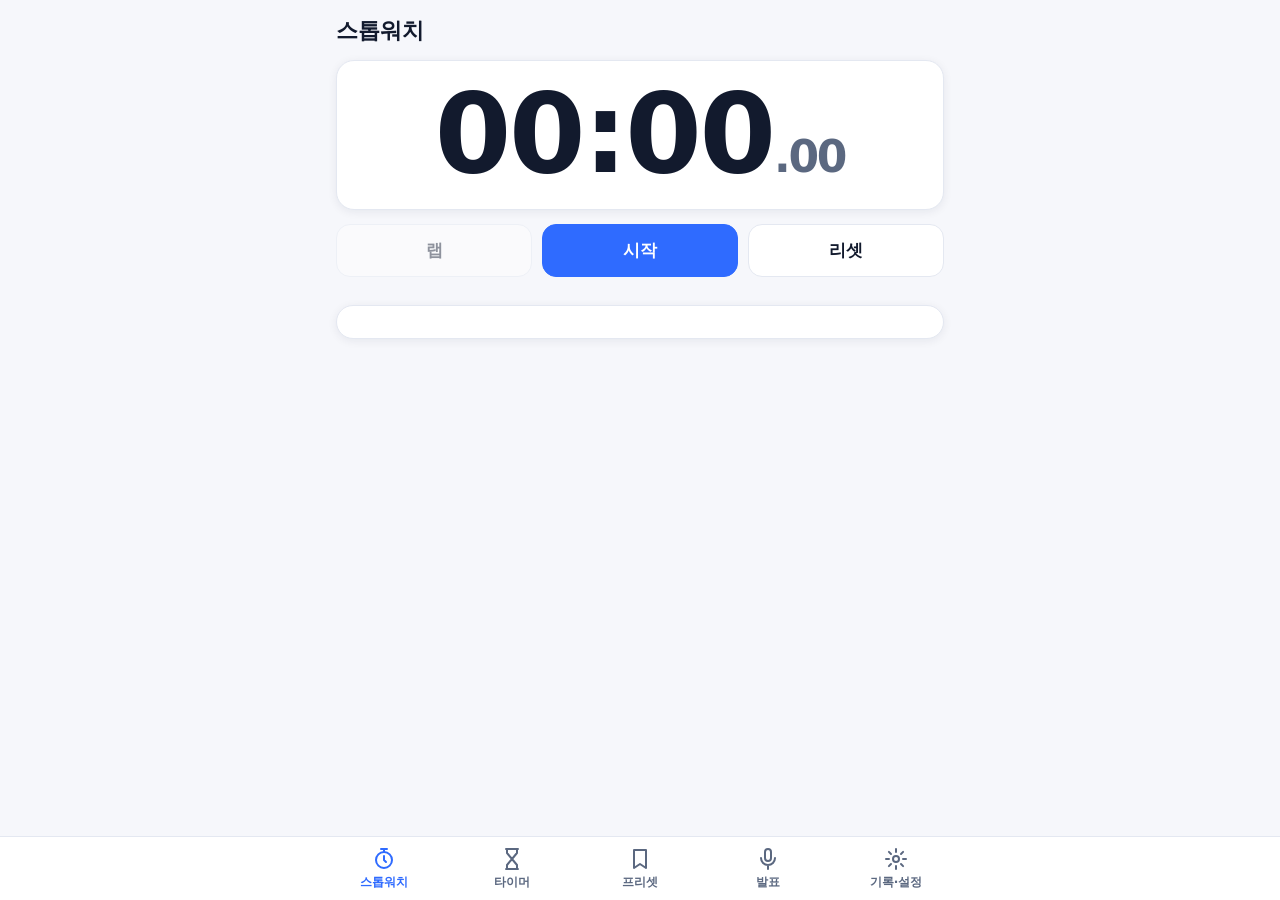
==== commit d2aa1f69: "앱 셸 완성: 시간 추가·종료 예정·카운트다운, 랩 비교, 최근 타이머, 주간 요약 Co-Authored-By: Claude Sonnet 5.5 <noreply@anthropic." ====
--- a/index.html
+++ b/index.html
@@ -79,6 +79,18 @@
 .meta{display:flex;gap:12px;flex-wrap:wrap;font-size:13px;color:var(--sub)}
 .play{flex:none;width:46px;height:46px;border-radius:50%;background:var(--blue);color:var(--blue-ink);display:grid;place-items:center;font-size:22px}
 .edit{font-size:13px;color:var(--sub);padding:4px 6px}
+.badge{font-size:11px;font-weight:700;border-radius:99px;padding:2px 8px;margin-left:6px}
+.badge.best{background:var(--t-teal);color:var(--i-teal)}.badge.worst{background:var(--t-orange);color:var(--i-orange)}
+.diff{font-size:13px;color:var(--sub)}.diff.up{color:var(--red)}
+.stat2{display:grid;grid-template-columns:1fr 1fr;gap:12px}
+.stat2 b{display:block;font-size:22px;font-variant-numeric:tabular-nums;margin-top:4px}
+.wbars{display:flex;gap:8px;align-items:flex-end;height:140px;margin-top:12px}
+.wbars .c{flex:1;display:flex;flex-direction:column;align-items:center;justify-content:flex-end;gap:6px;height:100%;font-size:12px;color:var(--sub)}
+.wbars .b{width:100%;border-radius:12px;background:var(--chip);min-height:4px}
+.wbars .b.max{background:var(--blue)}.wbars .c.today{color:var(--ink);font-weight:700}
+.up-t{color:var(--i-green)}.dn-t{color:var(--red)}
+.addrow{display:flex;gap:8px;justify-content:center}
+.recent{display:flex;align-items:center;gap:12px;padding:12px 14px}
 .hero{background:linear-gradient(135deg,var(--t-blue),var(--card));}
 
 /* 스톱워치 랩 */
@@ -106,7 +118,7 @@
 .sheet{background:var(--card);border-radius:20px;width:100%;max-width:460px;max-height:92dvh;overflow:auto;padding:18px;display:flex;flex-direction:column;gap:12px}
 .sheet label{font-size:12px;color:var(--sub);display:block;margin-bottom:3px}
 .g2{display:grid;grid-template-columns:1fr 1fr;gap:10px}
-.line{display:flex;gap:8px}.line input{text-align:center;font-size:20px;letter-spacing:.15em}
+.line{display:flex;gap:8px}.line .btn{white-space:nowrap}.line input{text-align:center;font-size:20px;letter-spacing:.15em}
 .err{color:var(--red);font-size:14px;min-height:1.2em}
 a.btn{display:block;text-decoration:none;color:inherit}
 .setrow{display:flex;justify-content:space-between;align-items:center;gap:10px;padding:6px 0}
@@ -122,6 +134,7 @@
   <h1>스톱워치</h1>
   <div class="card"><div class="big" id="swTime">00:00<small>.00</small></div></div>
   <div class="row"><button class="btn" id="swLap" disabled>랩</button><button class="btn pri" id="swGo">시작</button><button class="btn" id="swReset">리셋</button></div>
+  <div class="stat2" id="swStat" hidden></div>
   <div class="card laps" id="swLaps" hidden></div>
 </main>
 
@@ -132,6 +145,8 @@
   <div class="chips" id="tmChips"></div>
   <div class="row"><button class="btn" data-a="-60">−1분</button><button class="btn" data-a="-10">−10초</button><button class="btn" data-a="10">+10초</button><button class="btn" data-a="60">+1분</button></div>
   <button class="btn pri" id="tmGo">시작</button>
+  <h2 style="margin-top:6px">최근 타이머</h2>
+  <div id="recent" style="display:flex;flex-direction:column;gap:10px"></div>
 </main>
 
 <!-- 3. 프리셋 -->
@@ -168,9 +183,11 @@
 <!-- 5. 기록·설정 -->
 <main class="wrap page" id="p-st">
   <h1>기록 · 설정</h1>
+  <div class="card" id="week"></div>
   <div class="card">
     <div class="setrow"><span>소리</span><button class="sw" id="swSound" aria-label="소리"></button></div>
     <div class="setrow"><span>진동</span><button class="sw" id="swVib" aria-label="진동"></button></div>
+    <div class="setrow"><span>시작 전 3·2·1 카운트다운</span><button class="sw" id="swCd" aria-label="카운트다운"></button></div>
     <div class="setrow"><span>벨소리</span>
       <div class="line" style="width:60%"><select id="bellSel"><option value="0">1. 차임</option><option value="1">2. 징</option><option value="2">3. 디지털</option><option value="3">4. 부저</option></select><button class="btn" id="bellPrev" style="padding:8px 12px">▶</button></div></div>
   </div>
@@ -186,6 +203,8 @@
   <div class="ring"><svg viewBox="0 0 120 120"><circle class="bg" cx="60" cy="60" r="54"/><circle class="fg" id="rFg" cx="60" cy="60" r="54"/></svg>
     <div class="mid"><div class="pill" id="rLabel"></div><div class="big" id="rTime">00:00</div><div class="sub" id="rSet"></div></div></div>
   <div class="sub" id="rNext"></div>
+  <div class="sub" id="rEnd"></div>
+  <div class="addrow" id="rAdd"><button class="chip" data-add="60">+1분</button><button class="chip" data-add="300">+5분</button><button class="chip" data-add="600">+10분</button></div>
   <div class="row"><button class="btn warn" id="rPause">일시정지</button><button class="btn" id="rSkip">건너뛰기</button><button class="btn" id="rStop">종료</button></div>
 </div>
 
@@ -205,7 +224,7 @@
 import { unlock, beep, playBell, ring, stopRing, vib, wakeLock, esc } from './audio.js';
 const $ = id => document.getElementById(id);
 const KEY = 'multitimer.app.v1';
-let S = { sound: true, vib: true, bell: 0, tmSec: 300, presets: [], hist: [] };
+let S = { sound: true, vib: true, cd: true, bell: 0, tmSec: 300, presets: [], hist: [], recent: [] };
 try { Object.assign(S, JSON.parse(localStorage.getItem(KEY)) || {}); } catch (e) {}
 const save = () => { try { localStorage.setItem(KEY, JSON.stringify(S)); } catch (e) {} };
 
@@ -259,20 +278,41 @@
 };
 $('swLap').onclick = () => { const n = swNow(); sw.laps.unshift({ lap: n - sw.lastLap, total: n }); sw.lastLap = n; renderLaps(); };
 $('swReset').onclick = () => { sw = { run: false, base: 0, acc: 0, laps: [], lastLap: 0 }; cancelAnimationFrame(swRaf); wakeLock(false); $('swGo').textContent = '시작'; $('swGo').className = 'btn pri'; $('swLap').disabled = true; renderLaps(); swPaint(); };
+const plain = ms => { const t = Math.floor(ms / 10); return pad(Math.floor(t / 6000)) + ':' + pad(Math.floor(t / 100) % 60) + '.' + pad(t % 100); };
 function renderLaps() {
-  $('swLaps').hidden = !sw.laps.length;
-  $('swLaps').innerHTML = sw.laps.map((l, i) => `<div class="lap"><span>랩 ${sw.laps.length - i}</span><span>${swFmtParts(l.lap).replace(/<[^>]+>/g, '')}</span><span class="sub">${swFmtParts(l.total).replace(/<[^>]+>/g, '')}</span></div>`).join('');
+  const L = sw.laps;
+  $('swLaps').hidden = $('swStat').hidden = !L.length;
+  if (!L.length) return;
+  const min = Math.min(...L.map(l => l.lap)), max = Math.max(...L.map(l => l.lap)), avg = L.reduce((a, l) => a + l.lap, 0) / L.length;
+  $('swStat').innerHTML = `<div class="card"><span class="sub">평균 랩타임</span><b>${plain(avg)}</b></div><div class="card"><span class="sub">최고 랩</span><b>${plain(min)}</b></div>`;
+  $('swLaps').innerHTML = L.map((l, i) => {
+    const prev = L[i + 1], d = prev ? l.lap - prev.lap : null;
+    const badge = L.length > 1 && l.lap === min ? '<span class="badge best">최고 랩</span>' : L.length > 1 && l.lap === max ? '<span class="badge worst">최저 랩</span>' : '';
+    const dd = d === null ? '' : `<span class="diff ${d > 0 ? 'up' : ''}">${d > 0 ? '+' : '−'}${(Math.abs(d) / 1000).toFixed(2)}s</span>`;
+    return `<div class="lap"><span>랩 ${L.length - i}${badge}</span>${dd}<b>${plain(l.lap)}</b></div>`;
+  }).join('');
 }
 
 /* ---------- 2. 타이머 ---------- */
 const QUICK = [60, 180, 300, 600, 900, 1800];
 function tmPaint() {
   $('tmTime').textContent = mmss(S.tmSec);
+  renderRecent();
   $('tmChips').innerHTML = QUICK.map(q => `<button class="chip ${q === S.tmSec ? 'on' : ''}" data-s="${q}">${dur(q)}</button>`).join('');
 }
 $('tmChips').onclick = e => { const b = e.target.closest('[data-s]'); if (b) { S.tmSec = +b.dataset.s; save(); tmPaint(); } };
 document.querySelectorAll('#p-tm [data-a]').forEach(b => b.onclick = () => { S.tmSec = Math.min(86399, Math.max(5, S.tmSec + +b.dataset.a)); save(); tmPaint(); });
-$('tmGo').onclick = () => openRun('타이머', [{ label: '타이머', sec: S.tmSec, cycle: 0 }], 1);
+$('tmGo').onclick = () => startTimer(S.tmSec);
+function startTimer(sec) { S.tmSec = sec; openRun('타이머 ' + dur(sec), [{ label: '타이머', sec, cycle: 0 }], 1, { k: 'tm' + sec, t: 'tm', sec, name: '타이머 ' + dur(sec) }); tmPaint(); }
+function renderRecent() {
+  $('recent').innerHTML = S.recent.length ? S.recent.map((r, i) => `<div class="card recent"><div class="tile tone-gray">${ico('clock')}</div><div class="pbody"><b>${esc(r.name)}</b><span class="sub">${dur(r.total)}</span></div><button class="play" data-r="${i}" aria-label="다시 시작">${ico('play', 1)}</button></div>`).join('') : '<p class="sub">시작한 타이머가 여기에 모입니다.</p>';
+}
+$('recent').onclick = e => {
+  const b = e.target.closest('[data-r]'); if (!b) return;
+  const r = S.recent[+b.dataset.r];
+  if (r.t === 'tm') startTimer(r.sec);
+  else { const p = allPresets().find(x => x.id === r.id); if (p) openRun(p.name, phasesOf(p), p.sets, { k: 'ps' + p.id, t: 'ps', id: p.id, name: p.name }); }
+};
 tmPaint();
 
 /* ---------- 3. 프리셋 ---------- */
@@ -310,7 +350,7 @@
 $('cats').onclick = e => { const b = e.target.closest('[data-c]'); if (b) { cat = b.dataset.c; renderPresets(); } };
 $('plist').onclick = e => {
   const pl = e.target.closest('[data-p]'), ed = e.target.closest('[data-e]');
-  if (pl) { const p = allPresets().find(x => x.id === pl.dataset.p); openRun(p.name, phasesOf(p), p.sets); }
+  if (pl) { const p = allPresets().find(x => x.id === pl.dataset.p); openRun(p.name, phasesOf(p), p.sets, { k: 'ps' + p.id, t: 'ps', id: p.id, name: p.name }); }
   if (ed) openEditor(S.presets.find(x => x.id === ed.dataset.e));
 };
 renderPresets();
@@ -343,8 +383,11 @@
 const ticker = new Worker(URL.createObjectURL(new Blob(['setInterval(()=>postMessage(0),100)'])));
 ticker.onmessage = () => R && runTick();
 const CIRC = 2 * Math.PI * 54; $('rFg').style.strokeDasharray = CIRC;
-function openRun(name, phases, sets) {
+function openRun(name, phases, sets, src) {
   unlock(); wakeLock(true);
+  const total = phases.reduce((a, b) => a + b.sec, 0);
+  if (src) { S.recent = [{ ...src, total }, ...S.recent.filter(r => r.k !== src.k)].slice(0, 3); save(); renderRecent(); }
+  if (S.cd) phases = [{ label: '준비', sec: 3, cycle: 0, pre: true }, ...phases];
   R = { name, phases, sets, i: 0, paused: false, done: false, left: 0, endAt: 0, lastBeep: -1, t0: Date.now() };
   begin(0); $('run').classList.add('show'); runTick();
 }
@@ -355,7 +398,7 @@
   const l = leftSec();
   if (!R.paused) {
     const c = Math.ceil(l);
-    if (c <= 3 && c >= 1 && c !== R.lastBeep && R.phases[R.i].sec > 5) { R.lastBeep = c; bp(.1, 700); }
+    if (c <= 3 && c >= 1 && c !== R.lastBeep && (R.phases[R.i].sec > 5 || R.phases[R.i].pre)) { R.lastBeep = c; bp(.1, 700); }
     if (l <= 0) { if (R.i + 1 < R.phases.length) { bp(.25, 988); if (S.vib) try { navigator.vibrate && navigator.vibrate(200); } catch (e) {} begin(R.i + 1); } else return finish(); }
   }
   paintRun();
@@ -366,7 +409,15 @@
   $('rName').textContent = R.name;
   $('rLabel').textContent = R.done ? '완료' : ph.label;
   $('rTime').textContent = R.done ? '00:00' : mmss(l);
-  $('rSet').textContent = R.sets > 1 ? `세트 ${ph.cycle + 1} / ${R.sets}` : '';
+  $('rSet').textContent = R.sets > 1 && !ph.pre ? `세트 ${ph.cycle + 1} / ${R.sets}` : '';
+  const real = R.phases.filter(p => !p.pre), tot = real.reduce((a, p) => a + p.sec, 0);
+  const doneSec = R.done ? tot : real.reduce((a, p, k) => a + (R.phases.indexOf(p) < R.i ? p.sec : 0), 0) + (ph.pre ? 0 : ph.sec - l);
+  const pct = tot ? Math.round(Math.min(1, doneSec / tot) * 100) : 0;
+  if (!ph.pre && !R.done) $('rLabel').textContent = ph.label + ' · ' + pct + '%';
+  const remain = R.phases.slice(R.i + 1).reduce((a, p) => a + p.sec, 0) + l;
+  const endT = new Date(Date.now() + remain * 1000);
+  $('rEnd').textContent = R.done ? '' : R.paused ? '일시정지 중' : '종료 예정 ' + pad(endT.getHours()) + ':' + pad(endT.getMinutes());
+  $('rAdd').hidden = R.done || ph.pre;
   $('rNext').textContent = R.done ? '수고하셨습니다' : nx ? `다음: ${nx.label} ${mmss(nx.sec)}` : '마지막 구간';
   $('rFg').style.strokeDashoffset = CIRC * (1 - (R.done ? 0 : l / ph.sec));
   $('rPause').textContent = R.paused ? '계속' : '일시정지';
@@ -375,23 +426,44 @@
 }
 function finish() {
   R.done = true; doRing();
-  S.hist.unshift({ name: R.name, sec: Math.round((Date.now() - R.t0) / 1000), at: Date.now() }); S.hist = S.hist.slice(0, 30); save();
+  S.hist.unshift({ name: R.name, sec: R.phases.filter(p => !p.pre).reduce((a, p) => a + p.sec, 0), at: Date.now() }); S.hist = S.hist.slice(0, 300); save();
   paintRun();
 }
 $('rPause').onclick = () => { if (R.paused) { R.endAt = Date.now() + R.left * 1000; R.paused = false; } else { R.left = leftSec(); R.paused = true; } paintRun(); };
 $('rSkip').onclick = () => { if (R.i + 1 < R.phases.length) begin(R.i + 1); else finish(); paintRun(); };
+$('rAdd').onclick = e => {
+  const b = e.target.closest('[data-add]'); if (!b || !R || R.done) return;
+  const n = +b.dataset.add, ph = R.phases[R.i]; ph.sec += n; R.lastBeep = -1;
+  if (R.paused) R.left += n; else R.endAt += n * 1000; paintRun();
+};
 $('rStop').onclick = () => { stopRing(); wakeLock(false); $('run').classList.remove('show', 'end'); R = null; };
 
 /* ---------- 5. 기록·설정 ---------- */
 function paintSet() {
-  $('swSound').classList.toggle('on', S.sound); $('swVib').classList.toggle('on', S.vib); $('bellSel').value = S.bell;
-}
+  $('swCd').classList.toggle('on', S.cd); $('swSound').classList.toggle('on', S.sound); $('swVib').classList.toggle('on', S.vib); $('bellSel').value = S.bell;
+}
+$('swCd').onclick = () => { S.cd = !S.cd; save(); paintSet(); };
 $('swSound').onclick = () => { S.sound = !S.sound; save(); paintSet(); };
 $('swVib').onclick = () => { S.vib = !S.vib; save(); paintSet(); };
 $('bellSel').onchange = () => { S.bell = +$('bellSel').value; save(); };
 $('bellPrev').onclick = () => playBell(+$('bellSel').value);
+function renderWeek() {
+  const day = d => new Date(d.getFullYear(), d.getMonth(), d.getDate()).getTime(), t0 = day(new Date()), D = 864e5;
+  const sum = (from, to) => S.hist.filter(h => h.at >= from && h.at < to);
+  const cur = sum(t0 - 6 * D, t0 + D), prev = sum(t0 - 13 * D, t0 - 6 * D);
+  const mins = a => a.reduce((x, h) => x + h.sec, 0) / 60;
+  const days = [...Array(7)].map((_, i) => { const st = t0 - (6 - i) * D; return { d: new Date(st), m: mins(sum(st, st + D)) }; });
+  const mx = Math.max(1, ...days.map(x => x.m)), tot = mins(cur), pt = mins(prev);
+  const diff = pt > 0 ? Math.round((tot - pt) / pt * 100) : null;
+  const W = '일월화수목금토';
+  $('week').innerHTML = `<h2>주간 활동 요약 <span class="sub" style="font-weight:400;font-size:13px">최근 7일</span></h2>
+    <div class="stat2" style="margin-top:10px"><div><span class="sub">총 측정 시간</span><b>${Math.floor(tot / 60)}시간 ${Math.round(tot % 60)}분</b>${diff === null ? '' : `<span class="${diff >= 0 ? 'up-t' : 'dn-t'}" style="font-size:13px">전주 대비 ${diff >= 0 ? '+' : ''}${diff}%</span>`}</div>
+    <div><span class="sub">완료한 타이머</span><b>${cur.length}회</b></div></div>
+    <div class="wbars">${days.map((x, i) => `<div class="c ${i === 6 ? 'today' : ''}"><span>${Math.round(x.m)}</span><div class="b ${x.m === mx && x.m > 0 ? 'max' : ''}" style="height:${Math.max(3, x.m / mx * 100)}px"></div><span>${i === 6 ? '오늘' : W[x.d.getDay()]}</span></div>`).join('')}</div>`;
+}
 function renderHist() {
-  $('hist').innerHTML = S.hist.length ? S.hist.map(h => { const d = new Date(h.at); return `<div class="lap"><span>${esc(h.name)}</span><span>${dur(h.sec)}</span><span class="sub">${d.getMonth() + 1}/${d.getDate()} ${pad(d.getHours())}:${pad(d.getMinutes())}</span></div>`; }).join('') : '<p class="sub">아직 완료한 기록이 없습니다.</p>';
+  renderWeek();
+  $('hist').innerHTML = S.hist.length ? S.hist.slice(0, 20).map(h => { const d = new Date(h.at); return `<div class="lap"><span>${esc(h.name)}</span><span>${dur(h.sec)}</span><span class="sub">${d.getMonth() + 1}/${d.getDate()} ${pad(d.getHours())}:${pad(d.getMinutes())}</span></div>`; }).join('') : '<p class="sub">아직 완료한 기록이 없습니다.</p>';
   $('histClear').hidden = !S.hist.length;
 }
 $('histClear').onclick = () => { S.hist = []; save(); renderHist(); };
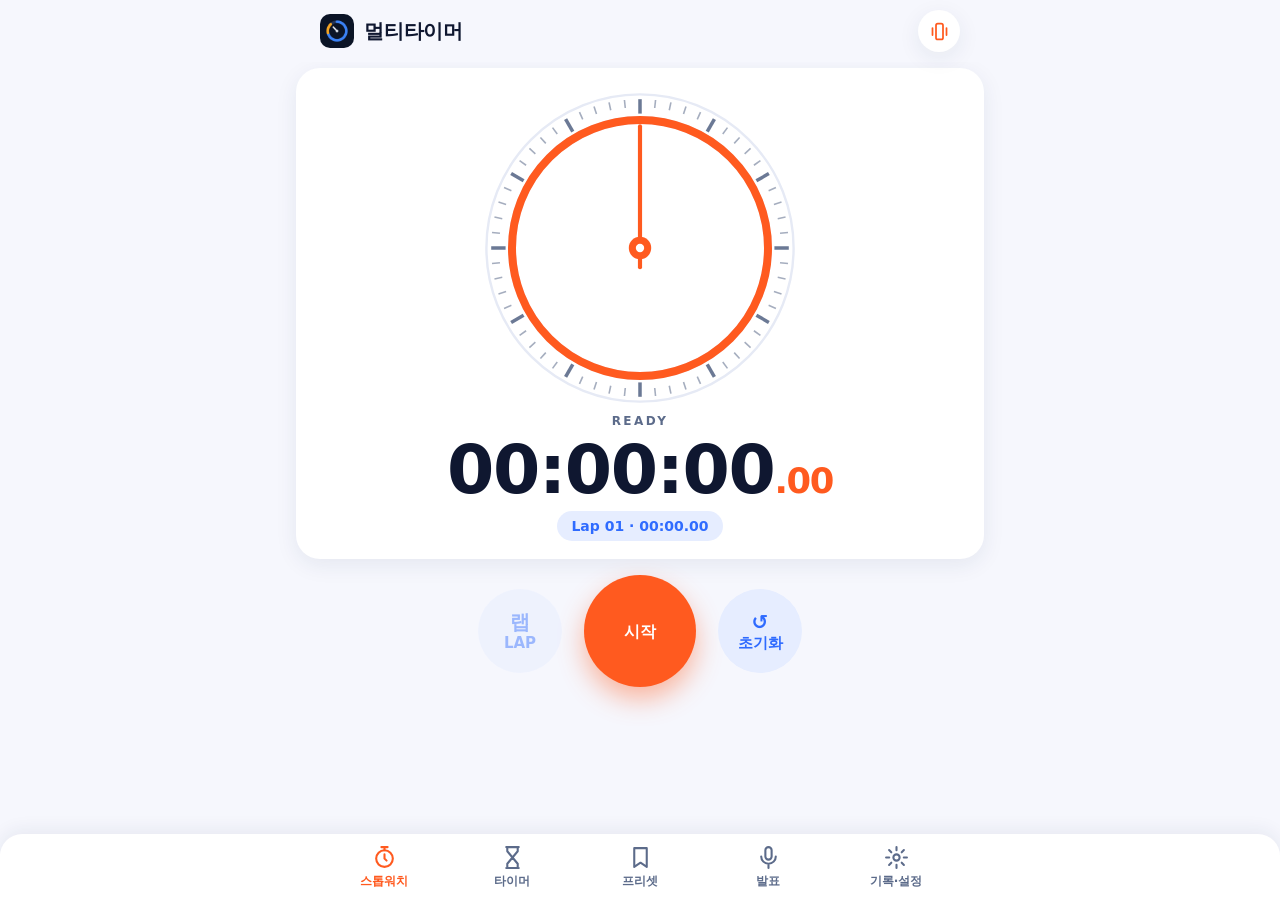
==== commit bc647a31: "UI 개편: 스톱워치 시계 다이얼, 주황·블루 혼합 팔레트, 추천 루틴/원형 버튼/설정 카드 Co-Authored-By: Claude Sonnet 5.5 <noreply@anthr" ====
--- a/index.html
+++ b/index.html
@@ -18,181 +18,245 @@
 <meta name="apple-mobile-web-app-capable" content="yes">
 <meta name="apple-mobile-web-app-title" content="멀티타이머">
 <style>
-/* 밝은 카드형 UI + 하단 탭. 포인트: 블루(진행), 앰버(경고/휴식) */
+/* 밝은 카드 + 주황(실행/강조) · 블루(보조/휴식) · 틸(성공). 둥근 모서리와 부드러운 그림자 */
 :root{
-  --bg:#f6f7fb;--card:#fff;--ink:#121a2d;--sub:#5b6880;--line:#e4e8f1;--chip:#e9eefb;
-  --blue:#2f6bff;--blue-ink:#fff;--amber:#e08a00;--red:#d92d20;
-  --t-orange:#ffe9e0;--t-blue:#e3ebff;--t-green:#dff7ec;--t-teal:#d9f6f3;--t-violet:#ece6ff;--t-gray:#eceff5;
-  --i-orange:#e8541a;--i-blue:#2f6bff;--i-green:#12915a;--i-teal:#0f8f86;--i-violet:#6b4fd8;--i-gray:#4a5a78;
-  --shadow:0 2px 10px rgba(20,30,60,.07);
+  --bg:#f6f7fd;--card:#fff;--ink:#0f1730;--sub:#5c6b8a;--line:#e6eaf5;--chip:#e6edff;
+  --pri:#ff5a1f;--pri-d:#e8450c;--pri-ink:#fff;--pri-soft:#ffe8de;
+  --blue:#2f6bff;--amber:#e08a00;--red:#d92d20;--teal:#0f9d8f;
+  --t-orange:#ffe6da;--t-blue:#e1eaff;--t-green:#d9f7e8;--t-teal:#d3f5f1;--t-violet:#ebe4ff;--t-gray:#eceff7;
+  --i-orange:#ff5a1f;--i-blue:#2f6bff;--i-green:#12915a;--i-teal:#0f8f86;--i-violet:#6b4fd8;--i-gray:#4a5a78;
+  --shadow:0 6px 22px rgba(30,45,90,.08);--ring:var(--pri)
 }
 @media (prefers-color-scheme:dark){:root:not([data-theme="light"]){
-  --bg:#0b1020;--card:#141c33;--ink:#eaf0ff;--sub:#93a3c4;--line:#243052;--chip:#1c2748;
-  --blue:#5b8cff;--amber:#f5a524;--red:#ff6b5e;
+  --bg:#0a0f1f;--card:#131b33;--ink:#eef2ff;--sub:#93a3c4;--line:#243052;--chip:#1c2748;
+  --pri:#ff7a45;--pri-d:#ff6a30;--pri-ink:#1a0a02;--pri-soft:#3a2118;
+  --blue:#6f95ff;--amber:#f5a524;--red:#ff6b5e;--teal:#4fd4c8;
   --t-orange:#3a2118;--t-blue:#1b2a52;--t-green:#12301f;--t-teal:#10302e;--t-violet:#2a2150;--t-gray:#1d2540;
   --i-orange:#ff8a5c;--i-blue:#7fa3ff;--i-green:#4fd39a;--i-teal:#4fd4c8;--i-violet:#a28cff;--i-gray:#9fb0d0;--shadow:none}}
 *{box-sizing:border-box;margin:0;padding:0;-webkit-tap-highlight-color:transparent}
 html,body{height:100%}
 body{background:var(--bg);color:var(--ink);font-family:system-ui,-apple-system,"Noto Sans KR","Malgun Gothic",sans-serif;
-  padding-bottom:calc(76px + env(safe-area-inset-bottom,0px));min-height:100dvh}
+  padding-bottom:calc(84px + env(safe-area-inset-bottom,0px));min-height:100dvh}
 button{font:inherit;color:inherit;cursor:pointer;border:0;background:none}
-input,select{font:inherit;color:var(--ink);background:var(--bg);border:1px solid var(--line);border-radius:10px;padding:10px;width:100%;font-size:16px}
+input,select{font:inherit;color:var(--ink);background:var(--bg);border:1px solid var(--line);border-radius:12px;padding:11px;width:100%;font-size:16px}
 svg.i{width:1em;height:1em;fill:none;stroke:currentColor;stroke-width:2;stroke-linecap:round;stroke-linejoin:round;vertical-align:-.12em}
 svg.i.f{fill:currentColor;stroke:none}
-.wrap{max-width:640px;margin:0 auto;padding:16px 16px 24px;display:flex;flex-direction:column;gap:14px}
+.top{position:sticky;top:0;z-index:6;background:color-mix(in srgb,var(--bg) 92%,transparent);backdrop-filter:blur(8px);
+  padding:calc(10px + env(safe-area-inset-top,0px)) 16px 10px}
+.top .in{max-width:640px;margin:0 auto;display:flex;align-items:center;gap:10px}
+.brand{display:flex;align-items:center;gap:10px;flex:1;font-size:20px;font-weight:800;letter-spacing:-.01em}
+.brand img{width:34px;height:34px;border-radius:10px}
+.iconbtn{width:42px;height:42px;border-radius:50%;background:var(--card);box-shadow:var(--shadow);display:grid;place-items:center;font-size:21px;color:var(--sub)}
+.iconbtn.on{color:var(--pri)}
+.wrap{max-width:640px;margin:0 auto;padding:6px 16px 24px;display:flex;flex-direction:column;gap:16px}
 h1{font-size:22px}h2{font-size:18px;display:flex;align-items:center;gap:8px}
+.eyebrow{font-size:11px;letter-spacing:.14em;color:var(--sub);font-weight:700}
 .sub{color:var(--sub);font-size:14px}
-.card{background:var(--card);border-radius:18px;padding:16px;box-shadow:var(--shadow);border:1px solid var(--line)}
-.pill{display:inline-block;font-size:12px;font-weight:700;border-radius:99px;padding:3px 9px;background:var(--chip);color:var(--blue)}
-.btn{background:var(--card);border:1px solid var(--line);border-radius:14px;padding:14px;font-weight:700;font-size:17px;text-align:center}
-.btn.pri{background:var(--blue);border-color:var(--blue);color:var(--blue-ink)}
-.btn.warn{background:var(--amber);border-color:var(--amber);color:#1a1300}
+.card{background:var(--card);border-radius:24px;padding:18px;box-shadow:var(--shadow)}
+.pill{display:inline-block;font-size:12px;font-weight:700;border-radius:99px;padding:3px 10px;background:var(--chip);color:var(--blue)}
+.pill.or{background:var(--pri-soft);color:var(--pri-d)}
+.btn{background:var(--card);box-shadow:var(--shadow);border-radius:18px;padding:15px;font-weight:700;font-size:17px;text-align:center}
+.btn.pri{background:var(--pri);color:var(--pri-ink);box-shadow:0 8px 20px color-mix(in srgb,var(--pri) 38%,transparent)}
+.btn.soft{background:var(--chip);color:var(--blue);box-shadow:none}
+.btn.warn{background:var(--pri);color:var(--pri-ink)}
 .btn.danger{color:var(--red)}
 .btn:disabled{opacity:.45}
 .row{display:flex;gap:10px}.row>*{flex:1}
-.chips{display:flex;gap:8px;overflow-x:auto;padding-bottom:2px;scrollbar-width:none}
+.chips{display:flex;gap:8px;overflow-x:auto;padding:2px 0 4px;scrollbar-width:none}
 .chips::-webkit-scrollbar{display:none}
-.chip{flex:none;background:var(--chip);color:var(--blue);border-radius:99px;padding:8px 14px;font-weight:700;font-size:14px}
-.chip.on{background:var(--blue);color:var(--blue-ink)}
-
-/* 하단 탭 */
-nav{position:fixed;left:0;right:0;bottom:0;background:var(--card);border-top:1px solid var(--line);display:flex;justify-content:center;
-  padding-bottom:env(safe-area-inset-bottom,0px);z-index:5}
+.chip{flex:none;background:var(--chip);color:var(--blue);border-radius:99px;padding:9px 16px;font-weight:700;font-size:14px}
+.chip.on{background:var(--pri);color:var(--pri-ink)}
+
+nav{position:fixed;left:0;right:0;bottom:0;background:var(--card);box-shadow:0 -4px 18px rgba(30,45,90,.07);display:flex;justify-content:center;
+  padding-bottom:env(safe-area-inset-bottom,0px);z-index:5;border-radius:22px 22px 0 0}
 nav .in{display:flex;width:100%;max-width:640px}
-nav button{flex:1;display:flex;flex-direction:column;align-items:center;gap:3px;padding:10px 2px 9px;font-size:12px;color:var(--sub);font-weight:600}
-nav button svg{font-size:24px}
-nav button.on{color:var(--blue)}
-.page{display:none}.page.on{display:flex;flex-direction:column;gap:14px}
-
-/* 큰 시간 */
-.big{font-size:clamp(56px,17vw,110px);font-weight:800;text-align:center;font-variant-numeric:tabular-nums;letter-spacing:-.02em;line-height:1.05}
-.big small{font-size:.4em;font-weight:700;color:var(--sub)}
-
-/* 프리셋 카드 */
+nav button{flex:1;display:flex;flex-direction:column;align-items:center;gap:3px;padding:11px 2px 10px;font-size:12px;color:var(--sub);font-weight:600}
+nav button svg{font-size:25px}
+nav button.on{color:var(--pri)}
+.page{display:none}.page.on{display:flex;flex-direction:column;gap:16px}
+
+/* 스톱워치: 시계 + 디지털 */
+.dial{display:flex;flex-direction:column;align-items:center;gap:6px;padding:20px 14px 18px}
+.dial svg{width:min(76vw,52vh,320px);height:auto;overflow:visible}
+.face{fill:var(--card);stroke:var(--line);stroke-width:1.5}
+.tk{stroke:var(--sub);stroke-width:1;opacity:.55}.tk.m{stroke-width:2.2;opacity:.9}
+.arc{fill:none;stroke:var(--pri);stroke-width:5;stroke-linecap:round;transform:rotate(-90deg);transform-origin:100px 100px}
+.arcbg{fill:none;stroke:var(--chip);stroke-width:5}
+.hand{stroke:var(--pri);stroke-width:2.6;stroke-linecap:round;transform-origin:100px 100px}
+.cap{fill:var(--pri)}.cap2{fill:var(--card)}
+.big{font-size:clamp(40px,12.5vw,68px);font-weight:800;text-align:center;font-variant-numeric:tabular-nums;letter-spacing:-.02em;line-height:1.05}
+.big small{font-size:.52em;font-weight:800;color:var(--pri)}
+.status{font-size:12px;letter-spacing:.2em;font-weight:700;color:var(--sub)}
+.lapchip{background:var(--chip);color:var(--blue);border-radius:99px;padding:7px 14px;font-size:14px;font-weight:700;font-variant-numeric:tabular-nums}
+.circ{display:flex;justify-content:center;align-items:center;gap:22px}
+.cb{width:84px;height:84px;border-radius:50%;background:var(--chip);color:var(--blue);display:grid;place-items:center;font-weight:700;font-size:15px;line-height:1.2;text-align:center}
+.cb b{display:block;font-size:20px}
+.cb.go{width:112px;height:112px;background:var(--pri);color:var(--pri-ink);font-size:16px;box-shadow:0 12px 26px color-mix(in srgb,var(--pri) 42%,transparent)}
+.cb.go.going{background:var(--amber)}
+.cb:disabled{opacity:.45}
+.laps{display:flex;flex-direction:column}
+.lap{display:flex;align-items:center;gap:10px;padding:13px 4px;border-bottom:1px solid var(--line);font-variant-numeric:tabular-nums}
+.lap:last-child{border:0}
+.lap .n{font-size:12px;letter-spacing:.1em;font-weight:700;color:var(--sub);min-width:62px}
+.lap .sp{flex:1;text-align:right}
+.lap b{font-size:20px}
+.badge{font-size:11px;font-weight:700;border-radius:99px;padding:2px 9px;margin-left:6px;letter-spacing:0}
+.badge.best{background:var(--t-teal);color:var(--i-teal)}.badge.worst{background:var(--t-orange);color:var(--i-orange)}
+.diff{font-size:13px;color:var(--sub)}.diff.up{color:var(--red)}
+.stat2{display:grid;grid-template-columns:1fr 1fr;gap:12px}
+.stat2 b{display:block;font-size:22px;font-variant-numeric:tabular-nums;margin-top:4px}
+.stat2 .or{color:var(--pri-d)}
+
+/* 타이머/프리셋 카드 */
+.ringbig{position:relative;width:min(72vw,44vh,300px);aspect-ratio:1;margin:4px auto}
+.ringbig svg{width:100%;height:100%;transform:rotate(-90deg)}
+.ringbig circle{fill:none;stroke-width:12;stroke-linecap:round}
+.ringbig .bg{stroke:var(--chip)}.ringbig .fg{stroke:var(--pri)}
+.ringbig .mid{position:absolute;inset:11%;border-radius:50%;background:var(--card);box-shadow:var(--shadow);display:flex;flex-direction:column;align-items:center;justify-content:center;gap:4px}
+.alarm{display:flex;align-items:center;gap:12px;background:var(--chip);border-radius:20px;padding:14px 16px;text-align:left}
+.alarm .tile{width:44px;height:44px;font-size:22px;background:var(--card);color:var(--blue)}
 .pcard{display:flex;gap:14px;align-items:center}
-.tile{flex:none;width:52px;height:52px;border-radius:14px;display:grid;place-items:center;font-size:26px}
+.tile{flex:none;width:54px;height:54px;border-radius:16px;display:grid;place-items:center;font-size:27px}
 .tone-orange{background:var(--t-orange);color:var(--i-orange)}.tone-blue{background:var(--t-blue);color:var(--i-blue)}
 .tone-green{background:var(--t-green);color:var(--i-green)}.tone-teal{background:var(--t-teal);color:var(--i-teal)}
 .tone-violet{background:var(--t-violet);color:var(--i-violet)}.tone-gray{background:var(--t-gray);color:var(--i-gray)}
 .pbody{flex:1;min-width:0;display:flex;flex-direction:column;gap:3px}
 .pbody b{font-size:17px}
-.meta{display:flex;gap:12px;flex-wrap:wrap;font-size:13px;color:var(--sub)}
-.play{flex:none;width:46px;height:46px;border-radius:50%;background:var(--blue);color:var(--blue-ink);display:grid;place-items:center;font-size:22px}
-.edit{font-size:13px;color:var(--sub);padding:4px 6px}
-.badge{font-size:11px;font-weight:700;border-radius:99px;padding:2px 8px;margin-left:6px}
-.badge.best{background:var(--t-teal);color:var(--i-teal)}.badge.worst{background:var(--t-orange);color:var(--i-orange)}
-.diff{font-size:13px;color:var(--sub)}.diff.up{color:var(--red)}
-.stat2{display:grid;grid-template-columns:1fr 1fr;gap:12px}
-.stat2 b{display:block;font-size:22px;font-variant-numeric:tabular-nums;margin-top:4px}
-.wbars{display:flex;gap:8px;align-items:flex-end;height:140px;margin-top:12px}
+.meta{display:flex;gap:12px;flex-wrap:wrap;align-items:center;font-size:13px;color:var(--sub)}
+.play{flex:none;width:48px;height:48px;border-radius:50%;background:var(--pri);color:var(--pri-ink);display:grid;place-items:center;font-size:22px;box-shadow:0 6px 16px color-mix(in srgb,var(--pri) 36%,transparent)}
+.play.soft{background:var(--chip);color:var(--blue);box-shadow:none}
+.edit{font-size:13px;color:var(--blue);padding:2px 6px;font-weight:600}
+.hero{background:linear-gradient(135deg,var(--t-orange),var(--t-blue));display:flex;flex-direction:column;gap:10px}
+.hero b{font-size:21px}
+.hero .go{display:flex;justify-content:space-between;align-items:center;gap:10px}
+.fab{position:fixed;left:50%;transform:translateX(-50%);bottom:calc(98px + env(safe-area-inset-bottom,0px));z-index:4;background:var(--ink);color:var(--bg);border-radius:99px;padding:15px 24px;font-weight:700;font-size:16px;box-shadow:0 10px 26px rgba(10,20,50,.3);display:none;white-space:nowrap}
+.fab.show{display:block}
+.recent{display:flex;align-items:center;gap:12px;padding:14px}
+
+/* 기록 */
+.wbars{display:flex;gap:9px;align-items:flex-end;height:150px;margin-top:12px}
 .wbars .c{flex:1;display:flex;flex-direction:column;align-items:center;justify-content:flex-end;gap:6px;height:100%;font-size:12px;color:var(--sub)}
-.wbars .b{width:100%;border-radius:12px;background:var(--chip);min-height:4px}
-.wbars .b.max{background:var(--blue)}.wbars .c.today{color:var(--ink);font-weight:700}
+.wbars .b{width:100%;border-radius:99px;background:var(--t-orange);min-height:6px}
+.wbars .b.max{background:var(--pri)}.wbars .c.today{color:var(--ink);font-weight:800}.wbars .c.today .b{background:var(--blue)}
 .up-t{color:var(--i-green)}.dn-t{color:var(--red)}
-.addrow{display:flex;gap:8px;justify-content:center}
-.recent{display:flex;align-items:center;gap:12px;padding:12px 14px}
-.hero{background:linear-gradient(135deg,var(--t-blue),var(--card));}
-
-/* 스톱워치 랩 */
-.laps{display:flex;flex-direction:column}
-.lap{display:flex;justify-content:space-between;padding:10px 4px;border-bottom:1px solid var(--line);font-variant-numeric:tabular-nums}
-.lap:last-child{border:0}
+.setrow{display:flex;align-items:center;gap:12px;padding:10px 0}
+.setrow .tile{width:42px;height:42px;font-size:21px;border-radius:50%}
+.setrow .tx{flex:1}.setrow .tx b{display:block;font-size:16px}
+.sw{width:54px;height:32px;border-radius:99px;background:var(--line);position:relative;flex:none}
+.sw::after{content:"";position:absolute;top:3px;left:3px;width:26px;height:26px;border-radius:50%;background:#fff;box-shadow:0 1px 4px rgba(0,0,0,.25);transition:.15s}
+.sw.on{background:var(--pri)}.sw.on::after{left:25px}
+.bells{display:flex;gap:8px;flex-wrap:wrap;padding:2px 0 8px 54px}
+.hist .lap b{font-size:16px}
 
 /* 실행 화면 */
 .run{position:fixed;inset:0;background:var(--bg);z-index:20;display:none;flex-direction:column;align-items:center;justify-content:center;gap:16px;padding:20px;
   padding-top:calc(20px + env(safe-area-inset-top,0px));padding-bottom:calc(20px + env(safe-area-inset-bottom,0px))}
 .run.show{display:flex}
-.run.rest{--blue:var(--amber)}
-.run.end{background:var(--red);color:#fff}.run.end .sub{color:#ffe}
-.ring{position:relative;width:min(78vw,60vh,420px);aspect-ratio:1}
+.run.rest{--ring:var(--blue)}
+.run.end{background:var(--red);color:#fff}.run.end .sub{color:#fff}.run.end .ring .mid{background:rgba(255,255,255,.14);box-shadow:none}
+.ring{position:relative;width:min(80vw,56vh,440px);aspect-ratio:1}
 .ring svg{width:100%;height:100%;transform:rotate(-90deg)}
-.ring circle{fill:none;stroke-width:10;stroke-linecap:round}
-.ring .bg{stroke:var(--line)}.ring .fg{stroke:var(--blue);transition:stroke-dashoffset .2s linear}
-.ring .mid{position:absolute;inset:0;display:flex;flex-direction:column;align-items:center;justify-content:center;gap:6px}
+.ring circle{fill:none;stroke-width:9;stroke-linecap:round}
+.ring .bg{stroke:var(--chip)}.ring .fg{stroke:var(--ring);transition:stroke-dashoffset .2s linear}
+.run.end .ring .bg{stroke:rgba(255,255,255,.3)}.run.end .ring .fg{stroke:#fff}
+.ring .mid{position:absolute;inset:7%;border-radius:50%;background:var(--card);box-shadow:var(--shadow);display:flex;flex-direction:column;align-items:center;justify-content:center;gap:6px}
 .ring .mid .big{font-size:clamp(48px,15vw,100px)}
 .run .row{width:min(92vw,520px)}
+.addrow{display:flex;gap:8px;justify-content:center}
 
 /* 모달 */
 .modal{position:fixed;inset:0;background:rgba(10,15,30,.55);z-index:30;display:none;align-items:center;justify-content:center;padding:14px}
 .modal.show{display:flex}
-.sheet{background:var(--card);border-radius:20px;width:100%;max-width:460px;max-height:92dvh;overflow:auto;padding:18px;display:flex;flex-direction:column;gap:12px}
+.sheet{background:var(--card);border-radius:26px;width:100%;max-width:460px;max-height:92dvh;overflow:auto;padding:20px;display:flex;flex-direction:column;gap:12px}
 .sheet label{font-size:12px;color:var(--sub);display:block;margin-bottom:3px}
 .g2{display:grid;grid-template-columns:1fr 1fr;gap:10px}
-.line{display:flex;gap:8px}.line .btn{white-space:nowrap}.line input{text-align:center;font-size:20px;letter-spacing:.15em}
+.line{display:flex;gap:8px}.line input{text-align:center;font-size:20px;letter-spacing:.15em}.line .btn{white-space:nowrap}
 .err{color:var(--red);font-size:14px;min-height:1.2em}
 a.btn{display:block;text-decoration:none;color:inherit}
-.setrow{display:flex;justify-content:space-between;align-items:center;gap:10px;padding:6px 0}
-.sw{width:50px;height:30px;border-radius:99px;background:var(--line);position:relative;flex:none}
-.sw::after{content:"";position:absolute;top:3px;left:3px;width:24px;height:24px;border-radius:50%;background:#fff;transition:.15s}
-.sw.on{background:var(--blue)}.sw.on::after{left:23px}
+@media (min-width:900px){.wrap{max-width:720px}}
 </style>
 </head>
 <body>
+<header class="top"><div class="in">
+  <div class="brand"><img src="icon-192.png" alt="">멀티타이머</div>
+  <button class="iconbtn" id="hdrVib" aria-label="진동 켜기/끄기"><svg class="i" viewBox="0 0 24 24"><rect x="8" y="3" width="8" height="18" rx="2"/><path d="M4 8v8M20 8v8"/></svg></button>
+</div></header>
 
 <!-- 1. 스톱워치 -->
 <main class="wrap page on" id="p-sw">
-  <h1>스톱워치</h1>
-  <div class="card"><div class="big" id="swTime">00:00<small>.00</small></div></div>
-  <div class="row"><button class="btn" id="swLap" disabled>랩</button><button class="btn pri" id="swGo">시작</button><button class="btn" id="swReset">리셋</button></div>
+  <div class="card dial">
+    <svg viewBox="0 0 200 200" aria-hidden="true">
+      <circle class="face" cx="100" cy="100" r="96"/>
+      <g id="ticks"></g>
+      <circle class="arcbg" cx="100" cy="100" r="80"/>
+      <circle class="arc" id="swArc" cx="100" cy="100" r="80"/>
+      <g class="hand" id="swHand"><line x1="100" y1="112" x2="100" y2="24"/></g>
+      <circle class="cap" cx="100" cy="100" r="7"/><circle class="cap2" cx="100" cy="100" r="2.6"/>
+    </svg>
+    <div class="status" id="swStatus">READY</div>
+    <div class="big" id="swTime">00:00:00<small>.00</small></div>
+    <div class="lapchip" id="swChip">Lap 01 · 00:00.00</div>
+  </div>
+  <div class="circ"><button class="cb" id="swLap" disabled><span><b>랩</b>LAP</span></button><button class="cb go" id="swGo">시작</button><button class="cb" id="swReset"><span><b>↺</b>초기화</span></button></div>
   <div class="stat2" id="swStat" hidden></div>
-  <div class="card laps" id="swLaps" hidden></div>
+  <div class="card" id="swLapsCard" hidden><div style="display:flex;justify-content:space-between;align-items:center;margin-bottom:4px"><h2>랩 기록 <span class="eyebrow">LAP TIMES</span></h2><span class="pill" id="swCount"></span></div><div class="laps" id="swLaps"></div></div>
 </main>
 
 <!-- 2. 타이머 -->
 <main class="wrap page" id="p-tm">
-  <h1>타이머</h1>
-  <div class="card"><div class="big" id="tmTime">05:00</div></div>
+  <div class="ringbig"><svg viewBox="0 0 120 120"><circle class="bg" cx="60" cy="60" r="54"/><circle class="fg" cx="60" cy="60" r="54" stroke-dasharray="339.3" stroke-dashoffset="0"/></svg>
+    <div class="mid"><span class="eyebrow">TIMER</span><div class="big" id="tmTime" style="font-size:clamp(44px,13vw,72px)">05:00</div></div></div>
   <div class="chips" id="tmChips"></div>
-  <div class="row"><button class="btn" data-a="-60">−1분</button><button class="btn" data-a="-10">−10초</button><button class="btn" data-a="10">+10초</button><button class="btn" data-a="60">+1분</button></div>
-  <button class="btn pri" id="tmGo">시작</button>
-  <h2 style="margin-top:6px">최근 타이머</h2>
-  <div id="recent" style="display:flex;flex-direction:column;gap:10px"></div>
+  <div class="row"><button class="btn soft" data-a="-60">−1분</button><button class="btn soft" data-a="-10">−10초</button><button class="btn soft" data-a="10">+10초</button><button class="btn soft" data-a="60">+1분</button></div>
+  <button class="alarm" id="tmAlarm"><div class="tile"><svg class="i" viewBox="0 0 24 24"><path d="M6 8a6 6 0 0 1 12 0c0 7 3 8 3 8H3s3-1 3-8M10 20a2 2 0 0 0 4 0"/></svg></div><div class="pbody"><b id="alText">알림음</b><span class="sub" id="alSub"></span></div></button>
+  <button class="btn pri" id="tmGo" style="font-size:20px;padding:18px">시작</button>
+  <h2 style="margin-top:4px">최근 타이머</h2>
+  <div id="recent" style="display:flex;flex-direction:column;gap:12px"></div>
 </main>
 
 <!-- 3. 프리셋 -->
 <main class="wrap page" id="p-ps">
-  <h1>프리셋</h1>
   <div class="chips" id="cats"></div>
-  <div id="plist" style="display:flex;flex-direction:column;gap:12px"></div>
-  <button class="btn pri" id="newPs">＋ 새 프리셋 만들기</button>
+  <div class="card hero" id="hero"></div>
+  <h2>저장된 루틴 <span class="pill" id="pcount"></span></h2>
+  <div id="plist" style="display:flex;flex-direction:column;gap:14px"></div>
 </main>
+<button class="fab" id="newPs">＋ 새 프리셋 만들기</button>
 
 <!-- 4. 발표 -->
 <main class="wrap page" id="p-pt">
-  <h1>발표 타이머</h1>
-  <p class="sub">여러 사람이 순서대로 발표할 때 쓰는 모드. 운영자는 폰에서 "다음 사람"만 누릅니다.</p>
-  <div class="card" style="display:flex;flex-direction:column;gap:10px">
+  <div><h1>발표 타이머</h1><p class="sub" style="margin-top:4px">여러 사람이 순서대로 발표할 때 쓰는 모드. 운영자는 폰에서 "다음 사람"만 누릅니다.</p></div>
+  <div class="card" style="display:flex;flex-direction:column;gap:12px">
     <h2>혼자 쓰기</h2><a class="btn pri" href="solo.html">단독 발표 타이머 열기</a>
   </div>
-  <div class="card" style="display:flex;flex-direction:column;gap:10px">
+  <div class="card" style="display:flex;flex-direction:column;gap:12px">
     <h2>운영자 (핸드폰)</h2>
     <button class="btn pri" id="newRoom">새 방 만들기</button>
-    <div class="line"><input id="opCode" inputmode="numeric" maxlength="6" placeholder="기존 방 코드"><button class="btn" id="opJoin">입장</button></div>
+    <div class="line"><input id="opCode" inputmode="numeric" maxlength="6" placeholder="기존 방 코드"><button class="btn soft" id="opJoin">입장</button></div>
   </div>
-  <div class="card" style="display:flex;flex-direction:column;gap:10px">
+  <div class="card" style="display:flex;flex-direction:column;gap:12px">
     <h2>발표자 화면 (태블릿)</h2>
-    <div class="line"><input id="dpCode" inputmode="numeric" maxlength="6" placeholder="방 코드"><button class="btn" id="dpJoin">입장</button></div>
+    <div class="line"><input id="dpCode" inputmode="numeric" maxlength="6" placeholder="방 코드"><button class="btn soft" id="dpJoin">입장</button></div>
   </div>
-  <div class="card" style="display:flex;flex-direction:column;gap:10px">
+  <div class="card" style="display:flex;flex-direction:column;gap:12px">
     <h2>보조 화면 (PPT 옆 작은 창)</h2>
-    <div class="line"><input id="miCode" inputmode="numeric" maxlength="6" placeholder="방 코드"><button class="btn" id="miJoin">입장</button></div>
+    <div class="line"><input id="miCode" inputmode="numeric" maxlength="6" placeholder="방 코드"><button class="btn soft" id="miJoin">입장</button></div>
   </div>
   <div class="err" id="ptErr"></div>
 </main>
 
 <!-- 5. 기록·설정 -->
 <main class="wrap page" id="p-st">
-  <h1>기록 · 설정</h1>
   <div class="card" id="week"></div>
+  <div class="card"><h2>최근 측정 내역</h2><div class="laps hist" id="hist" style="margin-top:8px"></div>
+    <button class="btn danger" id="histClear" style="margin-top:10px;width:100%" hidden>기록 지우기</button></div>
+  <h2 style="margin-top:4px">환경 설정</h2>
   <div class="card">
-    <div class="setrow"><span>소리</span><button class="sw" id="swSound" aria-label="소리"></button></div>
-    <div class="setrow"><span>진동</span><button class="sw" id="swVib" aria-label="진동"></button></div>
-    <div class="setrow"><span>시작 전 3·2·1 카운트다운</span><button class="sw" id="swCd" aria-label="카운트다운"></button></div>
-    <div class="setrow"><span>벨소리</span>
-      <div class="line" style="width:60%"><select id="bellSel"><option value="0">1. 차임</option><option value="1">2. 징</option><option value="2">3. 디지털</option><option value="3">4. 부저</option></select><button class="btn" id="bellPrev" style="padding:8px 12px">▶</button></div></div>
+    <div class="setrow"><div class="tile tone-blue"><svg class="i" viewBox="0 0 24 24"><path d="M4 9v6h4l5 4V5L8 9zM17 9a4 4 0 0 1 0 6"/></svg></div><div class="tx"><b>알림 사운드</b><span class="sub">타이머 완료 시 소리</span></div><button class="sw" id="swSound" aria-label="소리"></button></div>
+    <div class="bells" id="bells"></div>
+    <div class="setrow"><div class="tile tone-violet"><svg class="i" viewBox="0 0 24 24"><rect x="8" y="3" width="8" height="18" rx="2"/><path d="M4 8v8M20 8v8"/></svg></div><div class="tx"><b>진동</b><span class="sub">완료·구간 전환 시 진동</span></div><button class="sw" id="swVib" aria-label="진동"></button></div>
+    <div class="setrow"><div class="tile tone-orange"><svg class="i" viewBox="0 0 24 24"><circle cx="12" cy="12" r="9"/><path d="M12 7v5l3 2"/></svg></div><div class="tx"><b>카운트다운 3초 시작</b><span class="sub">시작 후 3, 2, 1 예비 신호</span></div><button class="sw" id="swCd" aria-label="카운트다운"></button></div>
   </div>
-  <div class="card"><h2>최근 기록</h2><div class="laps" id="hist" style="margin-top:8px"></div>
-    <button class="btn danger" id="histClear" style="margin-top:10px" hidden>기록 지우기</button></div>
 </main>
 
 <nav><div class="in" id="nav"></div></nav>
@@ -201,11 +265,11 @@
 <div class="run" id="run">
   <div class="sub" id="rName"></div>
   <div class="ring"><svg viewBox="0 0 120 120"><circle class="bg" cx="60" cy="60" r="54"/><circle class="fg" id="rFg" cx="60" cy="60" r="54"/></svg>
-    <div class="mid"><div class="pill" id="rLabel"></div><div class="big" id="rTime">00:00</div><div class="sub" id="rSet"></div></div></div>
+    <div class="mid"><div class="pill or" id="rLabel"></div><div class="big" id="rTime">00:00</div><div class="sub" id="rSet"></div></div></div>
   <div class="sub" id="rNext"></div>
   <div class="sub" id="rEnd"></div>
   <div class="addrow" id="rAdd"><button class="chip" data-add="60">+1분</button><button class="chip" data-add="300">+5분</button><button class="chip" data-add="600">+10분</button></div>
-  <div class="row"><button class="btn warn" id="rPause">일시정지</button><button class="btn" id="rSkip">건너뛰기</button><button class="btn" id="rStop">종료</button></div>
+  <div class="row"><button class="btn soft" id="rStop">종료</button><button class="btn" id="rSkip">건너뛰기</button><button class="btn warn" id="rPause">일시정지</button></div>
 </div>
 
 <!-- 프리셋 편집 -->
@@ -217,7 +281,7 @@
     <div><label>휴식 시간 (분)</label><input id="fRm" type="number" inputmode="numeric" min="0" value="5"></div><div><label>휴식 시간 (초)</label><input id="fRs" type="number" inputmode="numeric" min="0" max="59" value="0"></div></div>
   <div><label>세트 수</label><input id="fSets" type="number" inputmode="numeric" min="1" max="99" value="4"></div>
   <div class="err" id="fErr"></div>
-  <div class="row"><button class="btn" id="fCancel">취소</button><button class="btn danger" id="fDel" hidden>삭제</button><button class="btn pri" id="fSave">저장</button></div>
+  <div class="row"><button class="btn soft" id="fCancel">취소</button><button class="btn danger" id="fDel" hidden>삭제</button><button class="btn pri" id="fSave">저장</button></div>
 </div></div>
 
 <script type="module">
@@ -241,7 +305,11 @@
   wind: '<path d="M3 8h11a3 3 0 1 0-3-3M3 12h16a3 3 0 1 1-3 3M3 16h8"/>',
   moon: '<path d="M20 14A8 8 0 1 1 10 4a6 6 0 0 0 10 10z"/>',
   book: '<path d="M4 4h7a3 3 0 0 1 3 3v14a2 2 0 0 0-2-2H4zM20 4h-6M20 4v15h-6"/>',
-  play: '<path d="M8 5v14l11-7z"/>'
+  play: '<path d="M8 5v14l11-7z"/>',
+  bell: '<path d="M6 8a6 6 0 0 1 12 0c0 7 3 8 3 8H3s3-1 3-8M10 20a2 2 0 0 0 4 0"/>',
+  vib: '<rect x="8" y="3" width="8" height="18" rx="2"/><path d="M4 8v8M20 8v8"/>',
+  sound: '<path d="M4 9v6h4l5 4V5L8 9zM17 9a4 4 0 0 1 0 6"/>',
+  cd: '<circle cx="12" cy="12" r="9"/><path d="M12 7v5l3 2"/>'
 };
 const ico = (n, fill) => `<svg class="i ${fill ? 'f' : ''}" viewBox="0 0 24 24">${P[n]}</svg>`;
 
@@ -252,6 +320,7 @@
   document.querySelectorAll('.page').forEach(p => p.classList.toggle('on', p.id === 'p-' + k));
   document.querySelectorAll('nav button').forEach(b => b.classList.toggle('on', b.dataset.k === k));
   if (k === 'st') renderHist();
+  $('newPs').classList.toggle('show', k === 'ps');
   window.scrollTo(0, 0);
 }
 $('nav').onclick = e => { const b = e.target.closest('button'); if (b) tab(b.dataset.k); };
@@ -269,27 +338,38 @@
 let sw = { run: false, base: 0, acc: 0, laps: [], lastLap: 0 }, swRaf = 0;
 const swNow = () => sw.acc + (sw.run ? performance.now() - sw.base : 0);
 const fmtSw = ms => { const t = Math.floor(ms / 10), c = t % 100, s = Math.floor(t / 100); return `${mmss(s).replace(/^(\d+:\d+).*/, '$1')}`.replace(/^/, '') + '.' + pad(c); };
-function swFmtParts(ms) { const t = Math.floor(ms / 10); const s = Math.floor(t / 100); const m = Math.floor(s / 60); return pad(m) + ':' + pad(s % 60) + '<small>.' + pad(t % 100) + '</small>'; }
-function swPaint() { $('swTime').innerHTML = swFmtParts(swNow()); if (sw.run) swRaf = requestAnimationFrame(swPaint); }
+const plain = ms => { const t = Math.floor(ms / 10); return pad(Math.floor(t / 6000)) + ':' + pad(Math.floor(t / 100) % 60) + '.' + pad(t % 100); };
+function swFmtParts(ms) { const t = Math.floor(ms / 10), s = Math.floor(t / 100); return pad(Math.floor(s / 3600)) + ':' + pad(Math.floor(s / 60) % 60) + ':' + pad(s % 60) + '<small>.' + pad(t % 100) + '</small>'; }
+const ARC = 2 * Math.PI * 80; $('swArc').style.strokeDasharray = ARC;
+$('ticks').innerHTML = [...Array(60)].map((_, i) => { const m = i % 5 === 0, a = i * 6 * Math.PI / 180, r1 = m ? 84 : 88, r2 = 93; return `<line class="tk ${m ? 'm' : ''}" x1="${100 + r1 * Math.sin(a)}" y1="${100 - r1 * Math.cos(a)}" x2="${100 + r2 * Math.sin(a)}" y2="${100 - r2 * Math.cos(a)}"/>`; }).join('');
+function swPaint() {
+  const ms = swNow(), secFrac = (ms % 60000) / 60000;
+  $('swTime').innerHTML = swFmtParts(ms);
+  $('swHand').style.transform = `rotate(${secFrac * 360}deg)`;
+  $('swArc').style.strokeDashoffset = ARC * (1 - secFrac);
+  $('swStatus').textContent = sw.run ? 'RUNNING' : ms > 0 ? 'PAUSED' : 'READY';
+  $('swChip').textContent = `Lap ${pad(sw.laps.length + 1)} · ${plain(ms - sw.lastLap)}`;
+  if (sw.run) swRaf = requestAnimationFrame(swPaint);
+}
 $('swGo').onclick = () => {
   if (sw.run) { sw.acc = swNow(); sw.run = false; cancelAnimationFrame(swRaf); wakeLock(false); }
   else { sw.base = performance.now(); sw.run = true; wakeLock(true); swPaint(); }
-  $('swGo').textContent = sw.run ? '정지' : '계속'; $('swGo').className = 'btn ' + (sw.run ? 'warn' : 'pri'); $('swLap').disabled = !sw.run; swPaint();
+  $('swGo').textContent = sw.run ? '정지' : '계속'; $('swGo').className = 'cb go' + (sw.run ? ' going' : ''); $('swLap').disabled = !sw.run; swPaint();
 };
 $('swLap').onclick = () => { const n = swNow(); sw.laps.unshift({ lap: n - sw.lastLap, total: n }); sw.lastLap = n; renderLaps(); };
-$('swReset').onclick = () => { sw = { run: false, base: 0, acc: 0, laps: [], lastLap: 0 }; cancelAnimationFrame(swRaf); wakeLock(false); $('swGo').textContent = '시작'; $('swGo').className = 'btn pri'; $('swLap').disabled = true; renderLaps(); swPaint(); };
-const plain = ms => { const t = Math.floor(ms / 10); return pad(Math.floor(t / 6000)) + ':' + pad(Math.floor(t / 100) % 60) + '.' + pad(t % 100); };
+$('swReset').onclick = () => { sw = { run: false, base: 0, acc: 0, laps: [], lastLap: 0 }; cancelAnimationFrame(swRaf); wakeLock(false); $('swGo').textContent = '시작'; $('swGo').className = 'cb go'; $('swLap').disabled = true; renderLaps(); swPaint(); };
 function renderLaps() {
   const L = sw.laps;
-  $('swLaps').hidden = $('swStat').hidden = !L.length;
+  $('swLapsCard').hidden = $('swStat').hidden = !L.length;
   if (!L.length) return;
   const min = Math.min(...L.map(l => l.lap)), max = Math.max(...L.map(l => l.lap)), avg = L.reduce((a, l) => a + l.lap, 0) / L.length;
-  $('swStat').innerHTML = `<div class="card"><span class="sub">평균 랩타임</span><b>${plain(avg)}</b></div><div class="card"><span class="sub">최고 랩</span><b>${plain(min)}</b></div>`;
+  $('swCount').textContent = `총 ${L.length}랩`;
+  $('swStat').innerHTML = `<div class="card"><span class="sub">평균 랩타임</span><b>${plain(avg)}</b></div><div class="card"><span class="sub">최고 랩</span><b class="or">${plain(min)}</b></div>`;
   $('swLaps').innerHTML = L.map((l, i) => {
     const prev = L[i + 1], d = prev ? l.lap - prev.lap : null;
     const badge = L.length > 1 && l.lap === min ? '<span class="badge best">최고 랩</span>' : L.length > 1 && l.lap === max ? '<span class="badge worst">최저 랩</span>' : '';
     const dd = d === null ? '' : `<span class="diff ${d > 0 ? 'up' : ''}">${d > 0 ? '+' : '−'}${(Math.abs(d) / 1000).toFixed(2)}s</span>`;
-    return `<div class="lap"><span>랩 ${L.length - i}${badge}</span>${dd}<b>${plain(l.lap)}</b></div>`;
+    return `<div class="lap"><span class="n">LAP ${pad(L.length - i)}</span>${badge}<span class="sp">${dd}</span><b>${plain(l.lap)}</b></div>`;
   }).join('');
 }
 
@@ -297,15 +377,18 @@
 const QUICK = [60, 180, 300, 600, 900, 1800];
 function tmPaint() {
   $('tmTime').textContent = mmss(S.tmSec);
-  renderRecent();
+  renderRecent(); paintAlarm();
   $('tmChips').innerHTML = QUICK.map(q => `<button class="chip ${q === S.tmSec ? 'on' : ''}" data-s="${q}">${dur(q)}</button>`).join('');
 }
 $('tmChips').onclick = e => { const b = e.target.closest('[data-s]'); if (b) { S.tmSec = +b.dataset.s; save(); tmPaint(); } };
 document.querySelectorAll('#p-tm [data-a]').forEach(b => b.onclick = () => { S.tmSec = Math.min(86399, Math.max(5, S.tmSec + +b.dataset.a)); save(); tmPaint(); });
 $('tmGo').onclick = () => startTimer(S.tmSec);
 function startTimer(sec) { S.tmSec = sec; openRun('타이머 ' + dur(sec), [{ label: '타이머', sec, cycle: 0 }], 1, { k: 'tm' + sec, t: 'tm', sec, name: '타이머 ' + dur(sec) }); tmPaint(); }
+const BELLN = ['차임', '징', '디지털', '부저'];
+function paintAlarm() { $('alText').textContent = '알림음: ' + BELLN[S.bell]; $('alSub').textContent = (S.sound ? '소리 켜짐' : '소리 꺼짐') + ' · ' + (S.vib ? '진동 켜짐' : '진동 꺼짐'); }
+$('tmAlarm').onclick = () => tab('st');
 function renderRecent() {
-  $('recent').innerHTML = S.recent.length ? S.recent.map((r, i) => `<div class="card recent"><div class="tile tone-gray">${ico('clock')}</div><div class="pbody"><b>${esc(r.name)}</b><span class="sub">${dur(r.total)}</span></div><button class="play" data-r="${i}" aria-label="다시 시작">${ico('play', 1)}</button></div>`).join('') : '<p class="sub">시작한 타이머가 여기에 모입니다.</p>';
+  $('recent').innerHTML = S.recent.length ? S.recent.map((r, i) => `<div class="card recent"><div class="tile tone-gray">${ico('clock')}</div><div class="pbody"><b>${esc(r.name)}</b><span class="sub">${dur(r.total)}</span></div><button class="play soft" data-r="${i}" aria-label="다시 시작">${ico('play', 1)}</button></div>`).join('') : '<p class="sub">시작한 타이머가 여기에 모입니다.</p>';
 }
 $('recent').onclick = e => {
   const b = e.target.closest('[data-r]'); if (!b) return;
@@ -338,6 +421,9 @@
 function renderPresets() {
   $('cats').innerHTML = CATS.map(c => `<button class="chip ${c === cat ? 'on' : ''}" data-c="${c}">${c}</button>`).join('');
   const list = allPresets().filter(p => cat === '전체' || p.cat === cat);
+  $('pcount').textContent = list.length;
+  const rec = BUILTIN.find(p => p.id === 'pomo'), rt = phasesOf(rec).reduce((a, b) => a + b.sec, 0);
+  $('hero').innerHTML = `<div style="display:flex;justify-content:space-between"><span class="pill or">추천 루틴</span><span class="sub">총 ${dur(rt)} 집중</span></div><b>${esc(rec.name)}</b><span class="sub">${esc(rec.desc)} · ${rec.sets}세트</span><div class="go"><span class="sub">몰입도를 극대화하는 표준 집중 인터벌</span><button class="play" data-p="${rec.id}" aria-label="시작">${ico('play', 1)}</button></div>`;
   $('plist').innerHTML = list.map(p => {
     const ph = phasesOf(p), total = ph.reduce((a, b) => a + b.sec, 0);
     return `<div class="card pcard"><div class="tile tone-${p.tone || 'gray'}">${ico(p.icon || 'clock')}</div>
@@ -348,6 +434,7 @@
   }).join('') || '<p class="sub">이 분류에는 프리셋이 없습니다.</p>';
 }
 $('cats').onclick = e => { const b = e.target.closest('[data-c]'); if (b) { cat = b.dataset.c; renderPresets(); } };
+$('hero').onclick = e => { const b = e.target.closest('[data-p]'); if (b) { const p = BUILTIN.find(x => x.id === b.dataset.p); openRun(p.name, phasesOf(p), p.sets, { k: 'ps' + p.id, t: 'ps', id: p.id, name: p.name }); } };
 $('plist').onclick = e => {
   const pl = e.target.closest('[data-p]'), ed = e.target.closest('[data-e]');
   if (pl) { const p = allPresets().find(x => x.id === pl.dataset.p); openRun(p.name, phasesOf(p), p.sets, { k: 'ps' + p.id, t: 'ps', id: p.id, name: p.name }); }
@@ -440,13 +527,14 @@
 
 /* ---------- 5. 기록·설정 ---------- */
 function paintSet() {
-  $('swCd').classList.toggle('on', S.cd); $('swSound').classList.toggle('on', S.sound); $('swVib').classList.toggle('on', S.vib); $('bellSel').value = S.bell;
+  paintAlarm(); $('hdrVib').classList.toggle('on', S.vib); $('bells').innerHTML = BELLN.map((n, i) => `<button class="chip ${i === S.bell ? 'on' : ''}" data-b="${i}">${i === S.bell ? '♪ ' : ''}${n}</button>`).join('');
+  $('swCd').classList.toggle('on', S.cd); $('swSound').classList.toggle('on', S.sound); $('swVib').classList.toggle('on', S.vib); 
 }
 $('swCd').onclick = () => { S.cd = !S.cd; save(); paintSet(); };
 $('swSound').onclick = () => { S.sound = !S.sound; save(); paintSet(); };
 $('swVib').onclick = () => { S.vib = !S.vib; save(); paintSet(); };
-$('bellSel').onchange = () => { S.bell = +$('bellSel').value; save(); };
-$('bellPrev').onclick = () => playBell(+$('bellSel').value);
+$('bells').onclick = e => { const b = e.target.closest('[data-b]'); if (!b) return; S.bell = +b.dataset.b; save(); paintSet(); unlock(); playBell(S.bell); };
+$('hdrVib').onclick = () => { S.vib = !S.vib; save(); paintSet(); if (S.vib) try { navigator.vibrate && navigator.vibrate(80); } catch (e) {} };
 function renderWeek() {
   const day = d => new Date(d.getFullYear(), d.getMonth(), d.getDate()).getTime(), t0 = day(new Date()), D = 864e5;
   const sum = (from, to) => S.hist.filter(h => h.at >= from && h.at < to);
